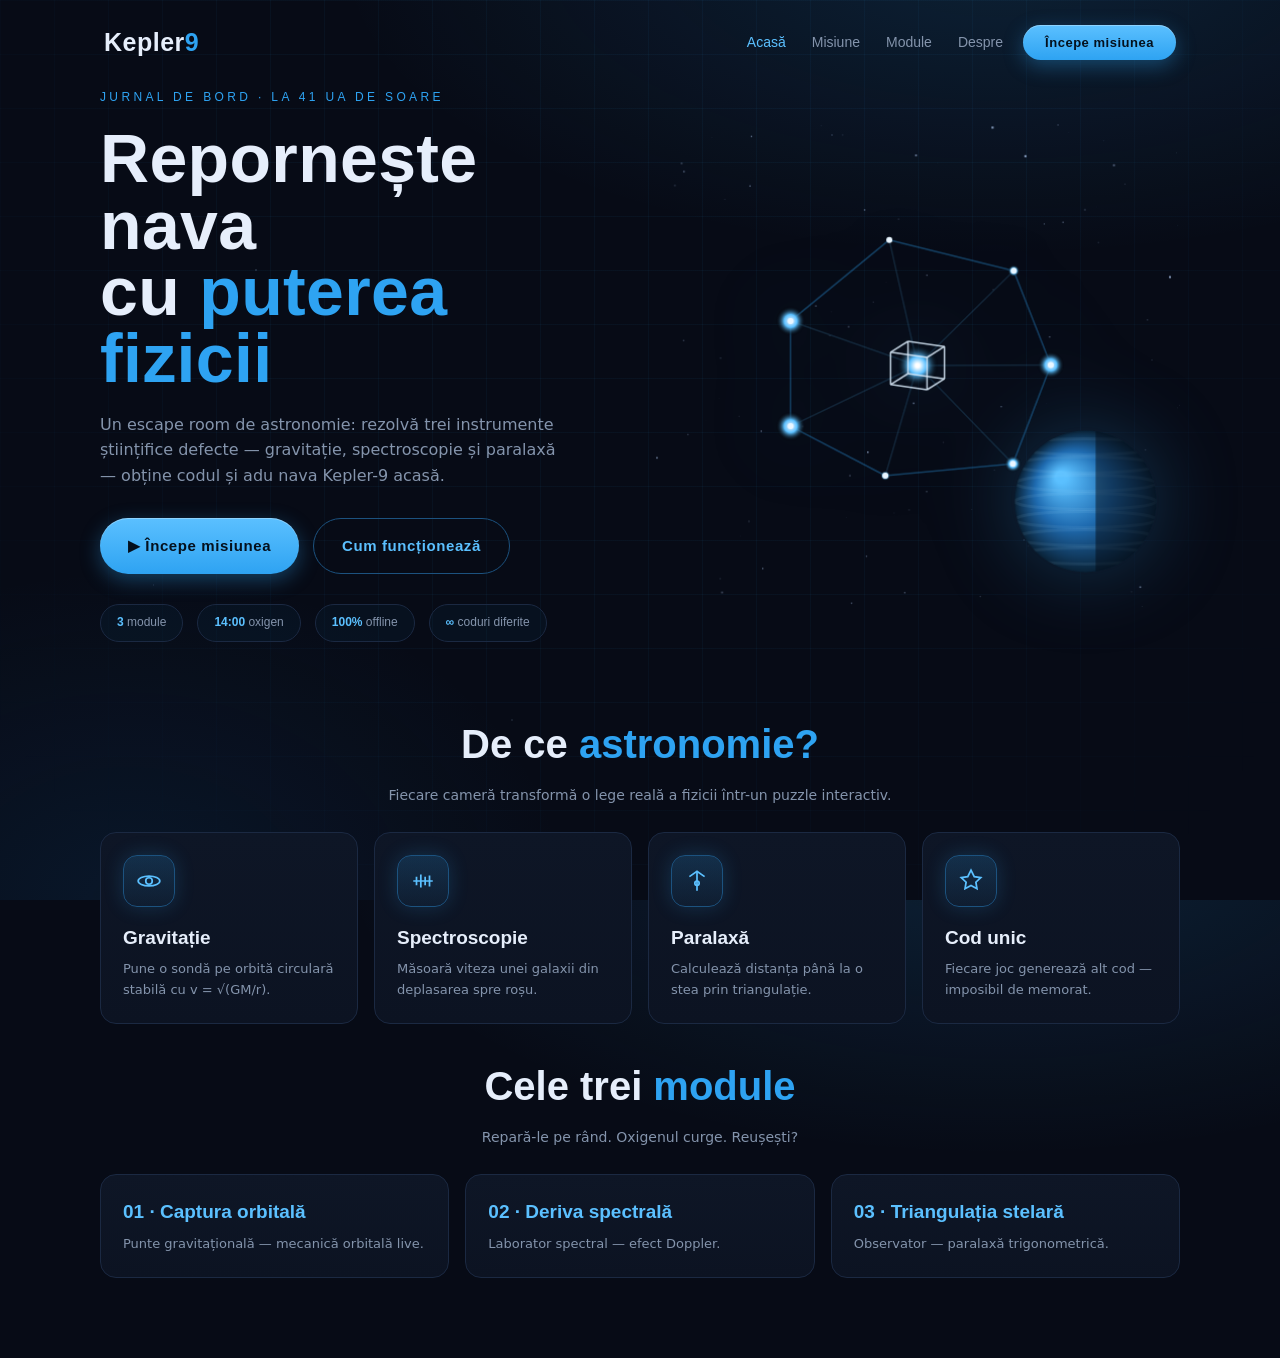
==== index.html @ 593449a1 "adaugare design futurist si mici ajustari tehnice" ====
<!DOCTYPE html>
<html lang="ro">
<head>
<meta charset="UTF-8">
<meta name="viewport" content="width=device-width, initial-scale=1.0">
<title>ARV Kepler-9 — Semnal Pierdut</title>
<link rel="stylesheet" href="style.css">
<style>
  /* ---- HERO în stil landing (ref. JumpBot) ---- */
  .hero{display:grid;grid-template-columns:1fr 1fr;gap:30px;align-items:center;
    min-height:560px;padding:20px 0 40px}
  @media(max-width:820px){.hero{grid-template-columns:1fr;min-height:auto}}
  .hero-copy .eyebrow{color:var(--accent);font-size:12px;letter-spacing:.28em;text-transform:uppercase;
    font-family:'DM Sans',sans-serif;margin-bottom:18px}
  .hero-copy h1{font-family:'Oswald',sans-serif;font-weight:600;font-size:clamp(40px,6.5vw,68px);
    line-height:.98;letter-spacing:.005em;color:var(--ink)}
  .hero-copy h1 span{color:var(--accent)}
  .hero-copy p{color:var(--ink-dim);font-size:16px;max-width:46ch;margin:20px 0 30px}
  .hero-copy .actions{display:flex;gap:14px;flex-wrap:wrap}
  .hero-copy .actions .btn{width:auto;padding:15px 28px;font-size:15px}
  .hero-art{position:relative}
  .hero-art canvas{width:100%;height:auto;display:block;filter:drop-shadow(0 0 40px rgba(46,163,242,.25))}

  .stats-strip{display:flex;gap:14px;margin-top:30px;flex-wrap:wrap}
  .chip{border:1px solid var(--hull);border-radius:999px;padding:8px 16px;font-size:12px;color:var(--ink-dim);
    background:rgba(46,163,242,.04);font-family:'DM Sans',sans-serif}
  .chip b{color:var(--accent-2);font-family:'Oswald',sans-serif}

  /* ---- secțiunea "De ce" cu carduri (ref.) ---- */
  .section-head{text-align:center;margin:30px 0 26px}
  .section-head h2{font-family:'Oswald',sans-serif;font-weight:600;font-size:clamp(28px,4vw,40px);color:var(--ink)}
  .section-head h2 span{color:var(--accent)}
  .section-head p{color:var(--ink-dim);font-size:14px;margin-top:8px}
  .cards{display:grid;grid-template-columns:repeat(4,1fr);gap:16px;margin-bottom:20px}
  @media(max-width:820px){.cards{grid-template-columns:repeat(2,1fr)}}
  @media(max-width:480px){.cards{grid-template-columns:1fr}}
  .card{border:1px solid var(--hull);border-radius:16px;background:linear-gradient(180deg,var(--panel),var(--void-2));
    padding:22px;transition:.25s;position:relative;overflow:hidden}
  .card:hover{border-color:var(--accent-dim);transform:translateY(-4px);box-shadow:0 18px 40px rgba(0,0,0,.4),0 0 30px rgba(46,163,242,.12)}
  .card .ico{width:52px;height:52px;border-radius:14px;background:linear-gradient(180deg,rgba(46,163,242,.18),rgba(46,163,242,.06));
    border:1px solid var(--accent-dim);display:flex;align-items:center;justify-content:center;margin-bottom:16px;
    box-shadow:0 0 20px rgba(46,163,242,.2)}
  .card .ico svg{width:26px;height:26px;stroke:var(--accent-2);fill:none;stroke-width:1.6}
  .card h3{font-family:'Oswald',sans-serif;font-weight:600;font-size:19px;color:var(--ink);margin-bottom:6px}
  .card p{color:var(--ink-dim);font-size:13px}
</style>
</head>
<body>
<div class="wrap">

  <!-- NAVBAR -->
  <nav class="nav">
    <div class="brand">Kepler<span>9</span></div>
    <div class="links">
      <a href="#" class="active">Acasă</a>
      <a href="#de-ce">Misiune</a>
      <a href="#module">Module</a>
      <a href="#">Despre</a>
    </div>
    <button class="btn navcta" id="ctaTop">Începe misiunea</button>
  </nav>

  <!-- HERO -->
  <section class="hero">
    <div class="hero-copy enter">
      <div class="eyebrow">Jurnal de bord · La 41 UA de Soare</div>
      <h1>Repornește nava<br>cu <span>puterea fizicii</span></h1>
      <p>Un escape room de astronomie: rezolvă trei instrumente științifice defecte —
         gravitație, spectroscopie și paralaxă — obține codul și adu nava Kepler-9 acasă.</p>
      <div class="actions">
        <button class="btn" id="startBtn">▶ Începe misiunea</button>
        <a href="#de-ce" class="btn ghost" style="display:inline-flex;align-items:center;text-decoration:none">Cum funcționează</a>
      </div>
      <div class="stats-strip">
        <span class="chip"><b>3</b> module</span>
        <span class="chip"><b>14:00</b> oxigen</span>
        <span class="chip"><b>100%</b> offline</span>
        <span class="chip"><b>∞</b> coduri diferite</span>
      </div>
    </div>
    <div class="hero-art enter">
      <canvas id="heroArt" width="520" height="480"></canvas>
    </div>
  </section>

  <!-- DE CE / CARDURI -->
  <section id="de-ce">
    <div class="section-head">
      <h2>De ce <span>astronomie?</span></h2>
      <p>Fiecare cameră transformă o lege reală a fizicii într-un puzzle interactiv.</p>
    </div>
    <div class="cards">
      <div class="card">
        <div class="ico"><svg viewBox="0 0 24 24"><circle cx="12" cy="12" r="3"/><ellipse cx="12" cy="12" rx="10" ry="4.5"/></svg></div>
        <h3>Gravitație</h3>
        <p>Pune o sondă pe orbită circulară stabilă cu v = √(GM/r).</p>
      </div>
      <div class="card">
        <div class="ico"><svg viewBox="0 0 24 24"><path d="M3 12h18"/><path d="M6 8v8M10 6v12M14 8v8M18 7v10"/></svg></div>
        <h3>Spectroscopie</h3>
        <p>Măsoară viteza unei galaxii din deplasarea spre roșu.</p>
      </div>
      <div class="card">
        <div class="ico"><svg viewBox="0 0 24 24"><path d="M12 3v18"/><path d="M5 8l7-5 7 5"/><circle cx="12" cy="14" r="2"/></svg></div>
        <h3>Paralaxă</h3>
        <p>Calculează distanța până la o stea prin triangulație.</p>
      </div>
      <div class="card">
        <div class="ico"><svg viewBox="0 0 24 24"><path d="M12 2l3 6 6 .9-4.5 4.2 1 6-5.5-3-5.5 3 1-6L3 8.9 9 8z"/></svg></div>
        <h3>Cod unic</h3>
        <p>Fiecare joc generează alt cod — imposibil de memorat.</p>
      </div>
    </div>
  </section>

  <!-- MODULE (preview) -->
  <section id="module">
    <div class="section-head">
      <h2>Cele trei <span>module</span></h2>
      <p>Repară-le pe rând. Oxigenul curge. Reușești?</p>
    </div>
    <div class="cards" style="grid-template-columns:repeat(3,1fr)">
      <div class="card"><h3 style="color:var(--accent-2)">01 · Captura orbitală</h3><p>Punte gravitațională — mecanică orbitală live.</p></div>
      <div class="card"><h3 style="color:var(--accent-2)">02 · Deriva spectrală</h3><p>Laborator spectral — efect Doppler.</p></div>
      <div class="card"><h3 style="color:var(--accent-2)">03 · Triangulația stelară</h3><p>Observator — paralaxă trigonometrică.</p></div>
    </div>
  </section>

</div>

<script src="shared.js"></script>
<script>
/* ============================================================
   HERO ART — o "nod blockchain" / rețea de noduri luminoase pe
   fundal spațial, în spiritul referinței (chain wireframe glow).
   Desenat procedural, offline.
   ============================================================ */
const cv=document.getElementById('heroArt'), g=cv.getContext('2d');
const W=cv.width,H=cv.height;
let t0=performance.now();

// noduri într-o rețea (lanț de blocuri) + orbită
const nodes=[];
for(let i=0;i<7;i++){
  const a=i/7*Math.PI*2;
  nodes.push({bx:W/2+Math.cos(a)*140, by:H/2+Math.sin(a)*120, ph:Math.random()*6.28});
}
const stars=[];
for(let i=0;i<90;i++) stars.push({x:Math.random(),y:Math.random(),z:Math.random(),tw:Math.random()*6.28});

function draw(now){
  const t=(now-t0)/1000;
  g.clearRect(0,0,W,H);

  // stele
  stars.forEach(s=>{
    const sx=s.x*W, sy=s.y*H, tw=.4+.6*Math.sin(t*1.5+s.tw);
    g.globalAlpha=(.25+.6*s.z)*tw; g.fillStyle='#bcd6ff';
    g.fillRect(sx,sy,s.z*1.8+.4,s.z*1.8+.4);
  });
  g.globalAlpha=1;

  // planetă rece (dreapta jos), stil referință
  const px=W*0.82,py=H*0.78,pr=70;
  const pg=g.createRadialGradient(px-24,py-24,6,px,py,pr);
  pg.addColorStop(0,'#5bc0ff');pg.addColorStop(.5,'#1f6bb0');pg.addColorStop(1,'#0a2338');
  g.fillStyle=pg;g.beginPath();g.arc(px,py,pr,0,7);g.fill();
  g.save();g.beginPath();g.arc(px,py,pr,0,7);g.clip();
  for(let i=-3;i<=3;i++){g.strokeStyle='rgba(180,220,255,.08)';g.lineWidth=3;g.beginPath();g.ellipse(px,py+i*18,pr,8,0,0,7);g.stroke();}
  g.fillStyle='rgba(5,10,20,.5)';g.fillRect(px+10,py-pr,pr*2,pr*2);g.restore();

  // rețea de noduri (blockchain glow) — pulsantă
  const cx=W/2, cy=H/2;
  // muchii
  for(let i=0;i<nodes.length;i++){
    const n=nodes[i], m=nodes[(i+1)%nodes.length];
    const nx=n.bx+Math.cos(t+n.ph)*8, ny=n.by+Math.sin(t+n.ph)*8;
    const mx=m.bx+Math.cos(t+m.ph)*8, my=m.by+Math.sin(t+m.ph)*8;
    g.strokeStyle='rgba(46,163,242,.35)';g.lineWidth=1.5;
    g.beginPath();g.moveTo(nx,ny);g.lineTo(mx,my);g.stroke();
    // spre centru
    g.strokeStyle='rgba(91,192,255,.15)';g.beginPath();g.moveTo(nx,ny);g.lineTo(cx,cy);g.stroke();
  }
  // nodurile
  nodes.forEach(n=>{
    const nx=n.bx+Math.cos(t+n.ph)*8, ny=n.by+Math.sin(t+n.ph)*8;
    const pulse=.6+.4*Math.sin(t*3+n.ph);
    const ng=g.createRadialGradient(nx,ny,1,nx,ny,16*pulse);
    ng.addColorStop(0,'#dff0ff');ng.addColorStop(.4,'#5bc0ff');ng.addColorStop(1,'transparent');
    g.fillStyle=ng;g.beginPath();g.arc(nx,ny,16*pulse,0,7);g.fill();
    g.fillStyle='#eaf6ff';g.beginPath();g.arc(nx,ny,3,0,7);g.fill();
  });
  // nod central mare
  const cp=.7+.3*Math.sin(t*2);
  const cg2=g.createRadialGradient(cx,cy,2,cx,cy,40*cp);
  cg2.addColorStop(0,'#fff');cg2.addColorStop(.35,'#5bc0ff');cg2.addColorStop(1,'transparent');
  g.fillStyle=cg2;g.beginPath();g.arc(cx,cy,40*cp,0,7);g.fill();
  // cub izometric în centru (simbol "bloc")
  drawCube(g,cx,cy,20,t);

  requestAnimationFrame(draw);
}
function drawCube(c,x,y,s,t){
  const a=t*0.4;
  const pts=[[-1,-1,-1],[1,-1,-1],[1,1,-1],[-1,1,-1],[-1,-1,1],[1,-1,1],[1,1,1],[-1,1,1]];
  const proj=pts.map(p=>{
    const X=p[0]*Math.cos(a)-p[2]*Math.sin(a);
    const Z=p[0]*Math.sin(a)+p[2]*Math.cos(a);
    return [x+X*s, y+p[1]*s*0.8 - Z*s*0.3];
  });
  const edges=[[0,1],[1,2],[2,3],[3,0],[4,5],[5,6],[6,7],[7,4],[0,4],[1,5],[2,6],[3,7]];
  c.strokeStyle='rgba(223,240,255,.85)';c.lineWidth=1.5;
  edges.forEach(e=>{c.beginPath();c.moveTo(proj[e[0]][0],proj[e[0]][1]);c.lineTo(proj[e[1]][0],proj[e[1]][1]);c.stroke();});
}
requestAnimationFrame(draw);

/* start */
function launch(){
  const seed=(Date.now()^Math.floor(Math.random()*1e9))>>>0;
  playTransition('airlock','Deschidere sas','Modul 01 · Punte gravitațională',
    'modul01.html?seed='+seed+'&t='+(14*60));
}
document.getElementById('startBtn').onclick=launch;
document.getElementById('ctaTop').onclick=launch;
</script>
</body>
</html>
---- style.css ----
/* ============================================================
   ARV KEPLER-9 — stil comun
   Estetică: blockchain / tech landing (ref. JumpBot).
   ============================================================ */
:root{
  --void:#070b16;
  --void-2:#0c1322;
  --panel:#0e1626;
  --panel-2:#111c30;
  --hull:#1b2942;
  --hull-lit:#2a3f63;
  --accent:#2ea3f2;
  --accent-2:#5bc0ff;
  --accent-deep:#1a6cb5;
  --accent-dim:#1c527f;
  --ok:#4ade80;
  --err:#ff6b6b;
  --ink:#e6eefb;
  --ink-dim:#8494ac;
  --grid:rgba(46,163,242,.05);
}
*{box-sizing:border-box;margin:0;padding:0}
html,body{height:100%}
body{
  background:
    radial-gradient(1100px 500px at 78% -5%, rgba(46,163,242,.14), transparent 60%),
    radial-gradient(800px 600px at 10% 100%, rgba(26,108,181,.12), transparent 55%),
    var(--void);
  color:var(--ink);
  font-family:'DM Sans','Inter',system-ui,-apple-system,'Segoe UI',sans-serif;
  line-height:1.6;
  overflow-x:hidden;
  -webkit-font-smoothing:antialiased;
}
body::before{
  content:"";position:fixed;inset:0;pointer-events:none;z-index:0;
  background-image:
    radial-gradient(1px 1px at 20% 30%, rgba(180,210,255,.5), transparent),
    radial-gradient(1px 1px at 65% 15%, rgba(180,210,255,.4), transparent),
    radial-gradient(1px 1px at 80% 60%, rgba(180,210,255,.35), transparent),
    radial-gradient(1px 1px at 40% 80%, rgba(180,210,255,.4), transparent),
    radial-gradient(1px 1px at 90% 40%, rgba(180,210,255,.3), transparent),
    radial-gradient(1px 1px at 12% 65%, rgba(180,210,255,.35), transparent),
    linear-gradient(var(--grid) 1px,transparent 1px),
    linear-gradient(90deg,var(--grid) 1px,transparent 1px);
  background-size:auto,auto,auto,auto,auto,auto,54px 54px,54px 54px;
  mask-image:radial-gradient(ellipse at 50% 20%,#000 45%,transparent 90%);
}
@media (prefers-reduced-motion:reduce){*{animation-duration:.001s!important;transition-duration:.001s!important}}

.wrap{position:relative;z-index:1;max-width:1120px;margin:0 auto;padding:0 20px 60px}

h1,h2,.logo b,.brand,.btn,.mcard .h,.digit,#finalCode,.frag,.node .nm,.stat .v,.dial label b,.metric .v,.txtin{
  font-family:'Oswald','Archivo Narrow','Arial Narrow',sans-serif;
}

/* ---------- NAVBAR ---------- */
.nav{display:flex;align-items:center;gap:20px;padding:22px 4px 6px}
.brand{font-size:25px;font-weight:600;letter-spacing:.02em;color:var(--ink)}
.brand span{color:var(--accent)}
.nav .links{margin-left:auto;display:flex;gap:26px;align-items:center}
.nav .links a{color:var(--ink-dim);text-decoration:none;font-size:14px;font-family:'DM Sans',sans-serif;transition:.2s}
.nav .links a:hover,.nav .links a.active{color:var(--accent-2)}
.nav .navcta{width:auto;padding:10px 22px;font-size:13px}
@media(max-width:720px){.nav .links{display:none}}

/* ---------- STATUS BAR ---------- */
header{
  display:flex;align-items:center;gap:14px;flex-wrap:wrap;
  border:1px solid var(--hull);border-radius:14px;
  background:linear-gradient(180deg,var(--void-2),var(--panel));
  padding:14px 18px;margin:14px 0 20px;
  box-shadow:inset 0 1px 0 rgba(255,255,255,.03),0 10px 34px rgba(0,0,0,.4);
}
.logo{display:flex;flex-direction:column;line-height:1.1}
.logo b{font-weight:600;letter-spacing:.02em;font-size:20px;color:var(--ink)}
.logo b i{color:var(--accent);font-style:normal}
.logo span{font-size:10px;letter-spacing:.28em;color:var(--ink-dim);text-transform:uppercase;font-family:'DM Sans',sans-serif}
.status{margin-left:auto;display:flex;gap:20px;align-items:center;flex-wrap:wrap}
.stat{display:flex;flex-direction:column;align-items:flex-end}
.stat .k{font-size:9px;letter-spacing:.2em;color:var(--ink-dim);text-transform:uppercase;font-family:'DM Sans',sans-serif}
.stat .v{font-size:16px;color:var(--accent-2);letter-spacing:.03em}
.stat .v.crit{color:var(--err)}

/* ---------- RAIL ---------- */
.rail{display:flex;gap:12px;margin:0 0 26px}
.node{flex:1;border:1px solid var(--hull);border-radius:12px;padding:14px 16px;background:linear-gradient(180deg,var(--panel),var(--void-2));position:relative;overflow:hidden;transition:.4s}
.node .idx{font-size:10px;letter-spacing:.2em;color:var(--ink-dim);font-family:'DM Sans',sans-serif}
.node .nm{font-size:15px;letter-spacing:.02em;margin-top:2px;color:var(--ink-dim)}
.node.active{border-color:var(--accent);box-shadow:0 0 0 1px var(--accent),0 0 30px rgba(46,163,242,.2)}
.node.active .nm{color:var(--accent-2)}
.node.done{border-color:var(--ok)}
.node.done .nm{color:var(--ok)}
.node.done::after{content:"\2713";position:absolute;top:9px;right:12px;color:var(--ok)}
.node.locked{opacity:.42}

/* ---------- ROOM ---------- */
.room{border:1px solid var(--hull);border-radius:18px;background:linear-gradient(180deg,var(--void-2),var(--panel));padding:26px;margin-bottom:22px;box-shadow:0 24px 60px rgba(0,0,0,.45)}
.room h2{font-weight:600;font-size:28px;letter-spacing:.01em;color:var(--ink);margin-bottom:4px}
.room h2 em{color:var(--accent);font-style:normal}
.room .rlead{color:var(--ink-dim);font-size:12px;letter-spacing:.14em;text-transform:uppercase;margin-bottom:18px;font-family:'DM Sans',sans-serif}
.room .story{color:var(--ink);font-size:14px;margin-bottom:20px;max-width:70ch;border-left:2px solid var(--accent-dim);padding-left:14px}
.room .story b{color:var(--accent-2)}

.grid2{display:grid;grid-template-columns:1fr 330px;gap:22px;align-items:start}
@media(max-width:720px){.grid2{grid-template-columns:1fr}}

.stage{border:1px solid var(--hull);border-radius:14px;background:#050912;position:relative;overflow:hidden;box-shadow:inset 0 0 40px rgba(46,163,242,.06)}
canvas{display:block;width:100%;height:auto}

.readout{background:linear-gradient(180deg,#0a1220,#070d18);border:1px solid var(--hull);border-radius:14px;padding:16px 18px}
.readout h3{font-size:10px;letter-spacing:.22em;text-transform:uppercase;color:var(--accent);margin-bottom:14px;font-family:'DM Sans',sans-serif;font-weight:700}

.dial{margin-bottom:18px}
.dial label{display:flex;justify-content:space-between;font-size:12px;color:var(--ink-dim);letter-spacing:.04em;margin-bottom:8px}
.dial label b{color:var(--accent-2);font-size:14px}
input[type=range]{-webkit-appearance:none;width:100%;height:5px;border-radius:4px;background:linear-gradient(90deg,var(--accent-dim),var(--accent-2));outline:none}
input[type=range]::-webkit-slider-thumb{-webkit-appearance:none;width:20px;height:20px;border-radius:50%;background:var(--accent);border:3px solid #050912;cursor:pointer;box-shadow:0 0 14px rgba(46,163,242,.8)}
input[type=range]::-moz-range-thumb{width:20px;height:20px;border-radius:50%;background:var(--accent);border:3px solid #050912;cursor:pointer;box-shadow:0 0 14px rgba(46,163,242,.8)}

.metrics{display:grid;grid-template-columns:1fr 1fr;gap:10px;margin:10px 0 16px}
.metric{border:1px solid var(--hull);border-radius:10px;padding:10px 12px;background:rgba(46,163,242,.03)}
.metric .k{font-size:9px;letter-spacing:.14em;color:var(--ink-dim);text-transform:uppercase;font-family:'DM Sans',sans-serif}
.metric .v{font-size:17px;color:var(--accent-2)}
.metric .v.good{color:var(--ok)}

.txtin{width:100%;background:#050912;border:1px solid var(--hull);border-radius:10px;color:var(--accent-2);font-size:22px;letter-spacing:.08em;padding:12px;text-align:center;margin-bottom:12px}
.txtin:focus{outline:none;border-color:var(--accent);box-shadow:0 0 0 3px rgba(46,163,242,.18)}

.btn{font-family:'Oswald',sans-serif;letter-spacing:.04em;font-size:14px;background:linear-gradient(180deg,var(--accent-2),var(--accent));color:#04101d;border:none;border-radius:999px;padding:13px 22px;cursor:pointer;width:100%;font-weight:600;transition:.2s;box-shadow:0 6px 20px rgba(46,163,242,.35),inset 0 1px 0 rgba(255,255,255,.3)}
.btn:hover{filter:brightness(1.08);box-shadow:0 8px 30px rgba(46,163,242,.55),inset 0 1px 0 rgba(255,255,255,.3);transform:translateY(-1px)}
.btn:active{transform:translateY(0)}
.btn.ghost{background:transparent;color:var(--accent-2);border:1px solid var(--accent-dim);box-shadow:none}
.btn.ghost:hover{background:rgba(46,163,242,.08);border-color:var(--accent);box-shadow:0 0 20px rgba(46,163,242,.2)}
.btn:disabled{opacity:.4;cursor:not-allowed;transform:none;filter:none}

.feedback{margin-top:14px;font-size:13px;min-height:20px;letter-spacing:.01em}
.feedback.ok{color:var(--ok)}
.feedback.err{color:var(--err)}

.codeout{margin-top:16px;border:1px dashed var(--accent-dim);border-radius:12px;padding:14px;text-align:center;display:none;background:rgba(46,163,242,.04)}
.codeout.show{display:block;animation:rise .4s}
.codeout .lab{font-size:10px;letter-spacing:.22em;color:var(--ink-dim);text-transform:uppercase;font-family:'DM Sans',sans-serif}
.codeout .frag{font-size:34px;letter-spacing:.3em;color:var(--accent-2);text-shadow:0 0 24px rgba(46,163,242,.6)}

details{margin-top:16px;border:1px solid var(--hull);border-radius:12px;background:var(--panel)}
summary{cursor:pointer;padding:11px 16px;font-size:11px;letter-spacing:.12em;text-transform:uppercase;color:var(--accent);list-style:none;font-family:'DM Sans',sans-serif;font-weight:700}
summary::-webkit-details-marker{display:none}
summary::before{content:"\25b8  ";color:var(--accent-dim)}
details[open] summary::before{content:"\25be  "}
details .body{padding:0 16px 16px;font-size:13px;color:var(--ink-dim)}
details .body code{color:var(--accent-2);background:rgba(46,163,242,.1);padding:1px 6px;border-radius:5px}
.kbd{color:var(--ink);background:var(--hull);padding:2px 8px;border-radius:6px;font-size:12px}

@keyframes rise{from{opacity:0;transform:translateY(14px)}}

/* ---------- TRANZIȚIE ---------- */
#transition{position:fixed;inset:0;z-index:10000;pointer-events:none;display:flex;align-items:center;justify-content:center;opacity:0}
#transition.run{pointer-events:all;animation:transFade 1.9s ease forwards}
@keyframes transFade{0%{opacity:0}12%{opacity:1}78%{opacity:1}100%{opacity:0}}
#transition canvas{width:100%;height:100%;position:absolute;inset:0}
#transition .tlabel{position:relative;z-index:2;text-align:center;font-family:'Oswald',sans-serif;letter-spacing:.2em;text-transform:uppercase}
#transition .tlabel .big{font-size:28px;color:var(--accent-2);text-shadow:0 0 28px rgba(46,163,242,.7)}
#transition .tlabel .small{font-size:11px;color:var(--ink-dim);margin-top:10px;letter-spacing:.3em}

.enter{animation:enterRoom .8s ease both}
@keyframes enterRoom{from{opacity:0;transform:translateY(20px) scale(.99)}to{opacity:1;transform:none}}

.hidden{display:none!important}
.center{text-align:center}
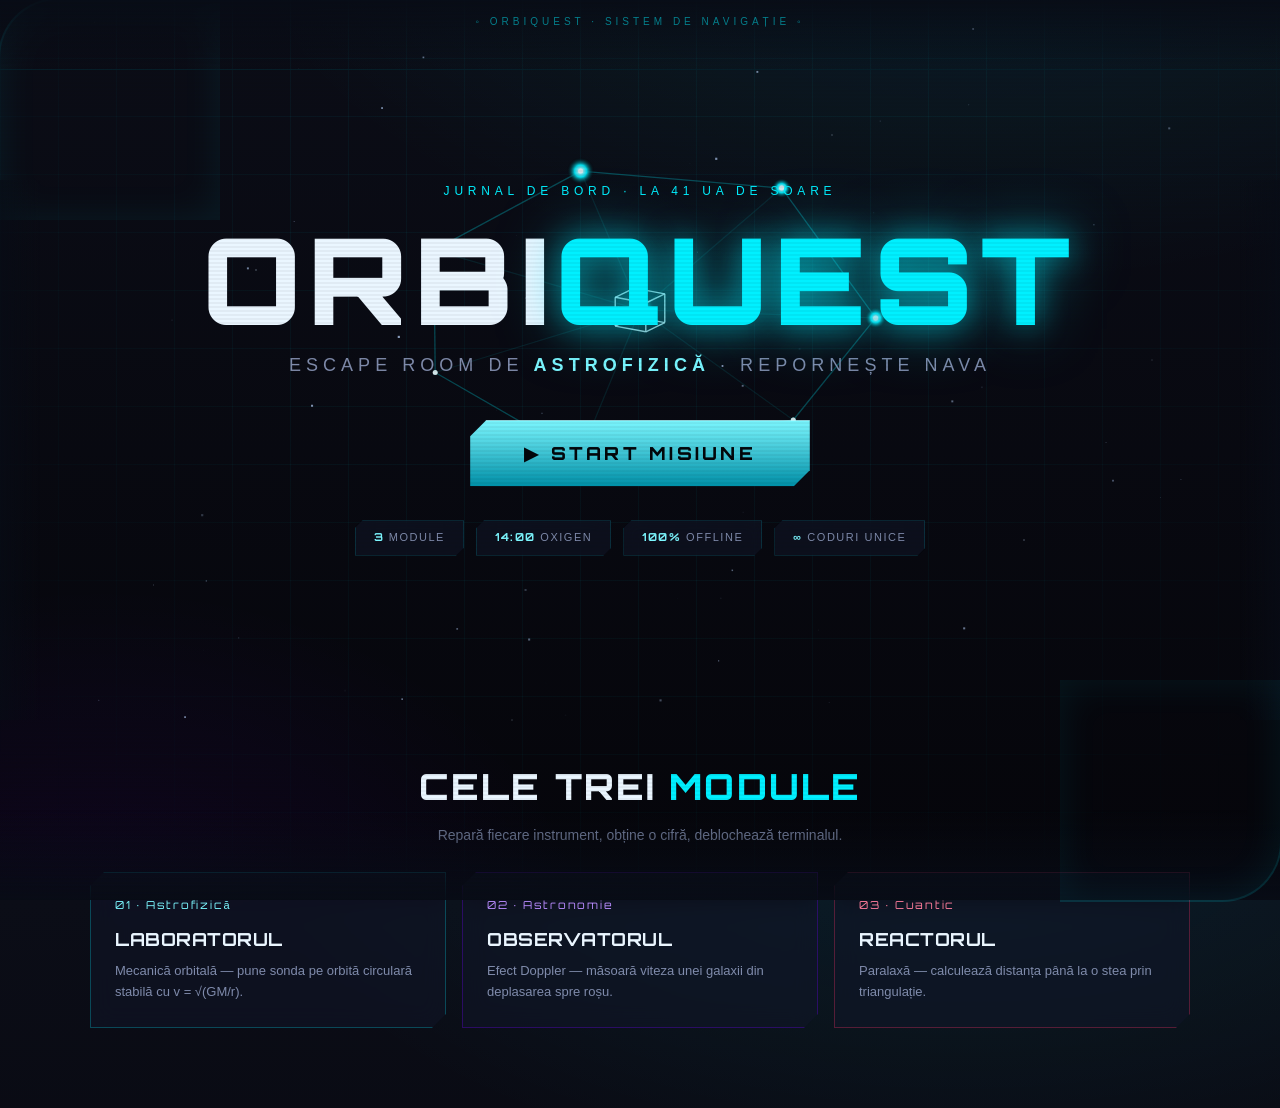
==== commit 9484d833: "modificare layout si idei noi" ====
--- a/index.html
+++ b/index.html
@@ -3,225 +3,158 @@
 <head>
 <meta charset="UTF-8">
 <meta name="viewport" content="width=device-width, initial-scale=1.0">
-<title>ARV Kepler-9 — Semnal Pierdut</title>
+<title>OrbiQuest — Escape Room Astronomic</title>
 <link rel="stylesheet" href="style.css">
 <style>
-  /* ---- HERO în stil landing (ref. JumpBot) ---- */
-  .hero{display:grid;grid-template-columns:1fr 1fr;gap:30px;align-items:center;
-    min-height:560px;padding:20px 0 40px}
-  @media(max-width:820px){.hero{grid-template-columns:1fr;min-height:auto}}
-  .hero-copy .eyebrow{color:var(--accent);font-size:12px;letter-spacing:.28em;text-transform:uppercase;
-    font-family:'DM Sans',sans-serif;margin-bottom:18px}
-  .hero-copy h1{font-family:'Oswald',sans-serif;font-weight:600;font-size:clamp(40px,6.5vw,68px);
-    line-height:.98;letter-spacing:.005em;color:var(--ink)}
-  .hero-copy h1 span{color:var(--accent)}
-  .hero-copy p{color:var(--ink-dim);font-size:16px;max-width:46ch;margin:20px 0 30px}
-  .hero-copy .actions{display:flex;gap:14px;flex-wrap:wrap}
-  .hero-copy .actions .btn{width:auto;padding:15px 28px;font-size:15px}
-  .hero-art{position:relative}
-  .hero-art canvas{width:100%;height:auto;display:block;filter:drop-shadow(0 0 40px rgba(46,163,242,.25))}
+  /* COCKPIT OVERLAY: cadru de parbriz al navei peste tot ecranul */
+  .cockpit{position:fixed;inset:0;z-index:50;pointer-events:none}
+  /* montanții parbrizului (bare curbe în colțuri) */
+  .cockpit::before,.cockpit::after{content:"";position:absolute;width:220px;height:220px;
+    border:2px solid rgba(0,240,255,.14)}
+  .cockpit::before{top:-2px;left:-2px;border-right:none;border-bottom:none;
+    border-top-left-radius:60px;box-shadow:0 0 40px rgba(0,240,255,.08) inset}
+  .cockpit::after{bottom:-2px;right:-2px;border-left:none;border-top:none;
+    border-bottom-right-radius:60px;box-shadow:0 0 40px rgba(0,240,255,.08) inset}
+  .cockpit .barTop{position:absolute;top:0;left:0;right:0;height:70px;
+    background:linear-gradient(180deg,rgba(8,12,22,.92),transparent);border-bottom:1px solid rgba(0,240,255,.08)}
+  .cockpit .barBot{position:absolute;bottom:0;left:0;right:0;height:90px;
+    background:linear-gradient(0deg,rgba(8,12,22,.95),transparent)}
+  .cockpit .hudL,.cockpit .hudR{position:absolute;top:50%;transform:translateY(-50%);width:40px;height:60%;
+    background:linear-gradient(90deg,rgba(8,12,22,.7),transparent)}
+  .cockpit .hudL{left:0}.cockpit .hudR{right:0;background:linear-gradient(270deg,rgba(8,12,22,.7),transparent)}
+  .cockpit .tick{position:absolute;left:50%;transform:translateX(-50%);top:14px;
+    font-family:'Rajdhani',sans-serif;font-size:10px;letter-spacing:.4em;color:rgba(0,240,255,.5);text-transform:uppercase}
 
-  .stats-strip{display:flex;gap:14px;margin-top:30px;flex-wrap:wrap}
-  .chip{border:1px solid var(--hull);border-radius:999px;padding:8px 16px;font-size:12px;color:var(--ink-dim);
-    background:rgba(46,163,242,.04);font-family:'DM Sans',sans-serif}
-  .chip b{color:var(--accent-2);font-family:'Oswald',sans-serif}
+  .hero{min-height:82vh;display:flex;flex-direction:column;align-items:center;justify-content:center;text-align:center;position:relative;z-index:2}
+  .hero canvas{position:absolute;inset:0;width:100%;height:100%;z-index:-1;opacity:.9}
+  .logo-big{font-family:'Orbitron',sans-serif;font-weight:900;font-size:clamp(48px,11vw,120px);
+    letter-spacing:.06em;line-height:.9;color:var(--ink);text-transform:uppercase;position:relative}
+  .logo-big span{color:var(--accent);text-shadow:0 0 30px var(--accent-glow),0 0 60px var(--accent-glow)}
+  .logo-big{animation:logoGlow 4s ease-in-out infinite}
+  @keyframes logoGlow{50%{text-shadow:0 0 12px rgba(255,255,255,.2)}}
+  .tagline{font-family:'Rajdhani',sans-serif;color:var(--ink-dim);font-size:clamp(14px,2vw,18px);
+    letter-spacing:.28em;text-transform:uppercase;margin-top:18px}
+  .tagline b{color:var(--accent-2)}
+  .eyebrow{color:var(--accent);font-size:12px;letter-spacing:.4em;text-transform:uppercase;margin-bottom:24px;font-family:'Rajdhani',sans-serif}
 
-  /* ---- secțiunea "De ce" cu carduri (ref.) ---- */
-  .section-head{text-align:center;margin:30px 0 26px}
-  .section-head h2{font-family:'Oswald',sans-serif;font-weight:600;font-size:clamp(28px,4vw,40px);color:var(--ink)}
+  .start-wrap{margin-top:40px;position:relative}
+  .btn-start{pointer-events:all;font-family:'Orbitron',sans-serif;font-weight:800;font-size:18px;letter-spacing:.18em;
+    text-transform:uppercase;color:#02060a;background:linear-gradient(180deg,var(--accent-2),var(--accent-deep));
+    border:none;padding:22px 54px;cursor:pointer;position:relative;
+    clip-path:polygon(16px 0,100% 0,100% calc(100% - 16px),calc(100% - 16px) 100%,0 100%,0 16px);
+    box-shadow:0 0 40px var(--accent-glow),inset 0 1px 0 rgba(255,255,255,.4);
+    animation:pulseBtn 2.2s ease-in-out infinite}
+  @keyframes pulseBtn{0%,100%{box-shadow:0 0 30px var(--accent-glow),inset 0 1px 0 rgba(255,255,255,.4)}
+    50%{box-shadow:0 0 70px var(--accent-glow),0 0 110px var(--accent-soft),inset 0 1px 0 rgba(255,255,255,.5)}}
+  .btn-start:hover{filter:brightness(1.15);transform:scale(1.03)}
+  .btn-start:active{transform:scale(.99)}
+
+  .chips{display:flex;gap:12px;margin-top:34px;flex-wrap:wrap;justify-content:center;position:relative;z-index:2}
+  .chip{border:1px solid var(--hull);padding:8px 18px;font-size:11px;color:var(--ink-dim);letter-spacing:.14em;text-transform:uppercase;
+    font-family:'Rajdhani',sans-serif;background:var(--panel);backdrop-filter:blur(8px);
+    clip-path:polygon(8px 0,100% 0,100% calc(100% - 8px),calc(100% - 8px) 100%,0 100%,0 8px)}
+  .chip b{color:var(--accent-2);font-family:'Orbitron',sans-serif}
+
+  /* carduri module */
+  .section-head{text-align:center;margin:20px 0 26px}
+  .section-head h2{font-family:'Orbitron',sans-serif;font-weight:800;font-size:clamp(24px,4vw,36px);color:var(--ink);text-transform:uppercase;letter-spacing:.06em}
   .section-head h2 span{color:var(--accent)}
-  .section-head p{color:var(--ink-dim);font-size:14px;margin-top:8px}
-  .cards{display:grid;grid-template-columns:repeat(4,1fr);gap:16px;margin-bottom:20px}
-  @media(max-width:820px){.cards{grid-template-columns:repeat(2,1fr)}}
-  @media(max-width:480px){.cards{grid-template-columns:1fr}}
-  .card{border:1px solid var(--hull);border-radius:16px;background:linear-gradient(180deg,var(--panel),var(--void-2));
-    padding:22px;transition:.25s;position:relative;overflow:hidden}
-  .card:hover{border-color:var(--accent-dim);transform:translateY(-4px);box-shadow:0 18px 40px rgba(0,0,0,.4),0 0 30px rgba(46,163,242,.12)}
-  .card .ico{width:52px;height:52px;border-radius:14px;background:linear-gradient(180deg,rgba(46,163,242,.18),rgba(46,163,242,.06));
-    border:1px solid var(--accent-dim);display:flex;align-items:center;justify-content:center;margin-bottom:16px;
-    box-shadow:0 0 20px rgba(46,163,242,.2)}
-  .card .ico svg{width:26px;height:26px;stroke:var(--accent-2);fill:none;stroke-width:1.6}
-  .card h3{font-family:'Oswald',sans-serif;font-weight:600;font-size:19px;color:var(--ink);margin-bottom:6px}
-  .card p{color:var(--ink-dim);font-size:13px}
+  .section-head p{color:var(--ink-dim);font-size:14px;margin-top:8px;font-family:'Rajdhani',sans-serif}
+  .cards{display:grid;grid-template-columns:repeat(3,1fr);gap:16px;margin-bottom:20px}
+  @media(max-width:820px){.cards{grid-template-columns:1fr}}
+  .card{border:1px solid var(--hull);background:var(--panel);backdrop-filter:blur(12px);padding:24px;transition:.25s;position:relative;
+    clip-path:polygon(14px 0,100% 0,100% calc(100% - 14px),calc(100% - 14px) 100%,0 100%,0 14px)}
+  .card:hover{transform:translateY(-4px);box-shadow:0 18px 40px rgba(0,0,0,.4),0 0 30px var(--accent-soft)}
+  .card .tag{font-family:'Orbitron',sans-serif;font-size:11px;letter-spacing:.16em;color:var(--accent-2);margin-bottom:10px}
+  .card h3{font-family:'Orbitron',sans-serif;font-weight:700;font-size:18px;color:var(--ink);margin-bottom:8px;text-transform:uppercase;letter-spacing:.03em}
+  .card p{color:var(--ink-dim);font-size:13px;font-family:'Rajdhani',sans-serif}
+  .card.c1{border-color:rgba(0,240,255,.25)} .card.c1 .tag{color:#7cf7ff}
+  .card.c2{border-color:rgba(112,0,255,.3)} .card.c2 .tag{color:#b98cff}
+  .card.c3{border-color:rgba(255,51,102,.3)} .card.c3 .tag{color:#ff7d9c}
 </style>
 </head>
 <body>
+
+<!-- COCKPIT OVERLAY (parbriz navă) -->
+<div class="cockpit">
+  <div class="barTop"></div>
+  <div class="tick">◦ OrbiQuest · sistem de navigație ◦</div>
+  <div class="hudL"></div><div class="hudR"></div>
+  <div class="barBot"></div>
+</div>
+
 <div class="wrap">
-
-  <!-- NAVBAR -->
-  <nav class="nav">
-    <div class="brand">Kepler<span>9</span></div>
-    <div class="links">
-      <a href="#" class="active">Acasă</a>
-      <a href="#de-ce">Misiune</a>
-      <a href="#module">Module</a>
-      <a href="#">Despre</a>
+  <section class="hero">
+    <canvas id="heroArt"></canvas>
+    <div class="eyebrow">Jurnal de bord · La 41 UA de Soare</div>
+    <div class="logo-big">Orbi<span>Quest</span></div>
+    <div class="tagline">Escape room de <b>astrofizică</b> · repornește nava</div>
+    <div class="start-wrap">
+      <button class="btn-start" id="startBtn">▶ Start Misiune</button>
     </div>
-    <button class="btn navcta" id="ctaTop">Începe misiunea</button>
-  </nav>
-
-  <!-- HERO -->
-  <section class="hero">
-    <div class="hero-copy enter">
-      <div class="eyebrow">Jurnal de bord · La 41 UA de Soare</div>
-      <h1>Repornește nava<br>cu <span>puterea fizicii</span></h1>
-      <p>Un escape room de astronomie: rezolvă trei instrumente științifice defecte —
-         gravitație, spectroscopie și paralaxă — obține codul și adu nava Kepler-9 acasă.</p>
-      <div class="actions">
-        <button class="btn" id="startBtn">▶ Începe misiunea</button>
-        <a href="#de-ce" class="btn ghost" style="display:inline-flex;align-items:center;text-decoration:none">Cum funcționează</a>
-      </div>
-      <div class="stats-strip">
-        <span class="chip"><b>3</b> module</span>
-        <span class="chip"><b>14:00</b> oxigen</span>
-        <span class="chip"><b>100%</b> offline</span>
-        <span class="chip"><b>∞</b> coduri diferite</span>
-      </div>
-    </div>
-    <div class="hero-art enter">
-      <canvas id="heroArt" width="520" height="480"></canvas>
+    <div class="chips">
+      <span class="chip"><b>3</b> module</span>
+      <span class="chip"><b>14:00</b> oxigen</span>
+      <span class="chip"><b>100%</b> offline</span>
+      <span class="chip"><b>∞</b> coduri unice</span>
     </div>
   </section>
 
-  <!-- DE CE / CARDURI -->
-  <section id="de-ce">
-    <div class="section-head">
-      <h2>De ce <span>astronomie?</span></h2>
-      <p>Fiecare cameră transformă o lege reală a fizicii într-un puzzle interactiv.</p>
-    </div>
-    <div class="cards">
-      <div class="card">
-        <div class="ico"><svg viewBox="0 0 24 24"><circle cx="12" cy="12" r="3"/><ellipse cx="12" cy="12" rx="10" ry="4.5"/></svg></div>
-        <h3>Gravitație</h3>
-        <p>Pune o sondă pe orbită circulară stabilă cu v = √(GM/r).</p>
-      </div>
-      <div class="card">
-        <div class="ico"><svg viewBox="0 0 24 24"><path d="M3 12h18"/><path d="M6 8v8M10 6v12M14 8v8M18 7v10"/></svg></div>
-        <h3>Spectroscopie</h3>
-        <p>Măsoară viteza unei galaxii din deplasarea spre roșu.</p>
-      </div>
-      <div class="card">
-        <div class="ico"><svg viewBox="0 0 24 24"><path d="M12 3v18"/><path d="M5 8l7-5 7 5"/><circle cx="12" cy="14" r="2"/></svg></div>
-        <h3>Paralaxă</h3>
-        <p>Calculează distanța până la o stea prin triangulație.</p>
-      </div>
-      <div class="card">
-        <div class="ico"><svg viewBox="0 0 24 24"><path d="M12 2l3 6 6 .9-4.5 4.2 1 6-5.5-3-5.5 3 1-6L3 8.9 9 8z"/></svg></div>
-        <h3>Cod unic</h3>
-        <p>Fiecare joc generează alt cod — imposibil de memorat.</p>
-      </div>
-    </div>
-  </section>
-
-  <!-- MODULE (preview) -->
   <section id="module">
     <div class="section-head">
       <h2>Cele trei <span>module</span></h2>
-      <p>Repară-le pe rând. Oxigenul curge. Reușești?</p>
+      <p>Repară fiecare instrument, obține o cifră, deblochează terminalul.</p>
     </div>
-    <div class="cards" style="grid-template-columns:repeat(3,1fr)">
-      <div class="card"><h3 style="color:var(--accent-2)">01 · Captura orbitală</h3><p>Punte gravitațională — mecanică orbitală live.</p></div>
-      <div class="card"><h3 style="color:var(--accent-2)">02 · Deriva spectrală</h3><p>Laborator spectral — efect Doppler.</p></div>
-      <div class="card"><h3 style="color:var(--accent-2)">03 · Triangulația stelară</h3><p>Observator — paralaxă trigonometrică.</p></div>
+    <div class="cards">
+      <div class="card c1"><div class="tag">01 · Astrofizică</div><h3>Laboratorul</h3><p>Mecanică orbitală — pune sonda pe orbită circulară stabilă cu v = √(GM/r).</p></div>
+      <div class="card c2"><div class="tag">02 · Astronomie</div><h3>Observatorul</h3><p>Efect Doppler — măsoară viteza unei galaxii din deplasarea spre roșu.</p></div>
+      <div class="card c3"><div class="tag">03 · Cuantic</div><h3>Reactorul</h3><p>Paralaxă — calculează distanța până la o stea prin triangulație.</p></div>
     </div>
   </section>
-
 </div>
 
 <script src="shared.js"></script>
 <script>
-/* ============================================================
-   HERO ART — o "nod blockchain" / rețea de noduri luminoase pe
-   fundal spațial, în spiritul referinței (chain wireframe glow).
-   Desenat procedural, offline.
-   ============================================================ */
+/* HERO ART: rețea de noduri + cub blockchain-like, în cyan */
 const cv=document.getElementById('heroArt'), g=cv.getContext('2d');
-const W=cv.width,H=cv.height;
+function resize(){cv.width=cv.offsetWidth;cv.height=cv.offsetHeight;}
+resize(); addEventListener('resize',resize);
 let t0=performance.now();
-
-// noduri într-o rețea (lanț de blocuri) + orbită
-const nodes=[];
-for(let i=0;i<7;i++){
-  const a=i/7*Math.PI*2;
-  nodes.push({bx:W/2+Math.cos(a)*140, by:H/2+Math.sin(a)*120, ph:Math.random()*6.28});
-}
-const stars=[];
-for(let i=0;i<90;i++) stars.push({x:Math.random(),y:Math.random(),z:Math.random(),tw:Math.random()*6.28});
-
+const nodes=[]; for(let i=0;i<7;i++){const a=i/7*6.28;nodes.push({a,ph:Math.random()*6.28});}
+const stars=[]; for(let i=0;i<70;i++) stars.push({x:Math.random(),y:Math.random(),z:Math.random(),tw:Math.random()*6.28});
 function draw(now){
-  const t=(now-t0)/1000;
+  const t=(now-t0)/1000, W=cv.width, H=cv.height, cx=W/2, cy=H*0.42;
   g.clearRect(0,0,W,H);
-
-  // stele
-  stars.forEach(s=>{
-    const sx=s.x*W, sy=s.y*H, tw=.4+.6*Math.sin(t*1.5+s.tw);
-    g.globalAlpha=(.25+.6*s.z)*tw; g.fillStyle='#bcd6ff';
-    g.fillRect(sx,sy,s.z*1.8+.4,s.z*1.8+.4);
-  });
+  stars.forEach(s=>{const sx=s.x*W,sy=s.y*H,tw=.4+.6*Math.sin(t*1.5+s.tw);g.globalAlpha=(.2+.6*s.z)*tw;g.fillStyle='#bcd6ff';g.fillRect(sx,sy,s.z*1.8+.4,s.z*1.8+.4);});
   g.globalAlpha=1;
-
-  // planetă rece (dreapta jos), stil referință
-  const px=W*0.82,py=H*0.78,pr=70;
-  const pg=g.createRadialGradient(px-24,py-24,6,px,py,pr);
-  pg.addColorStop(0,'#5bc0ff');pg.addColorStop(.5,'#1f6bb0');pg.addColorStop(1,'#0a2338');
-  g.fillStyle=pg;g.beginPath();g.arc(px,py,pr,0,7);g.fill();
-  g.save();g.beginPath();g.arc(px,py,pr,0,7);g.clip();
-  for(let i=-3;i<=3;i++){g.strokeStyle='rgba(180,220,255,.08)';g.lineWidth=3;g.beginPath();g.ellipse(px,py+i*18,pr,8,0,0,7);g.stroke();}
-  g.fillStyle='rgba(5,10,20,.5)';g.fillRect(px+10,py-pr,pr*2,pr*2);g.restore();
-
-  // rețea de noduri (blockchain glow) — pulsantă
-  const cx=W/2, cy=H/2;
-  // muchii
-  for(let i=0;i<nodes.length;i++){
-    const n=nodes[i], m=nodes[(i+1)%nodes.length];
-    const nx=n.bx+Math.cos(t+n.ph)*8, ny=n.by+Math.sin(t+n.ph)*8;
-    const mx=m.bx+Math.cos(t+m.ph)*8, my=m.by+Math.sin(t+m.ph)*8;
-    g.strokeStyle='rgba(46,163,242,.35)';g.lineWidth=1.5;
-    g.beginPath();g.moveTo(nx,ny);g.lineTo(mx,my);g.stroke();
-    // spre centru
-    g.strokeStyle='rgba(91,192,255,.15)';g.beginPath();g.moveTo(nx,ny);g.lineTo(cx,cy);g.stroke();
-  }
-  // nodurile
-  nodes.forEach(n=>{
-    const nx=n.bx+Math.cos(t+n.ph)*8, ny=n.by+Math.sin(t+n.ph)*8;
-    const pulse=.6+.4*Math.sin(t*3+n.ph);
-    const ng=g.createRadialGradient(nx,ny,1,nx,ny,16*pulse);
-    ng.addColorStop(0,'#dff0ff');ng.addColorStop(.4,'#5bc0ff');ng.addColorStop(1,'transparent');
-    g.fillStyle=ng;g.beginPath();g.arc(nx,ny,16*pulse,0,7);g.fill();
-    g.fillStyle='#eaf6ff';g.beginPath();g.arc(nx,ny,3,0,7);g.fill();
-  });
-  // nod central mare
-  const cp=.7+.3*Math.sin(t*2);
-  const cg2=g.createRadialGradient(cx,cy,2,cx,cy,40*cp);
-  cg2.addColorStop(0,'#fff');cg2.addColorStop(.35,'#5bc0ff');cg2.addColorStop(1,'transparent');
-  g.fillStyle=cg2;g.beginPath();g.arc(cx,cy,40*cp,0,7);g.fill();
-  // cub izometric în centru (simbol "bloc")
-  drawCube(g,cx,cy,20,t);
-
+  const R=Math.min(W,H)*0.20;
+  const pos=nodes.map(n=>({x:cx+Math.cos(n.a)*R*1.6+Math.cos(t+n.ph)*8, y:cy+Math.sin(n.a)*R+Math.sin(t+n.ph)*8}));
+  for(let i=0;i<pos.length;i++){const p=pos[i],q=pos[(i+1)%pos.length];
+    g.strokeStyle='rgba(0,240,255,.3)';g.lineWidth=1.3;g.beginPath();g.moveTo(p.x,p.y);g.lineTo(q.x,q.y);g.stroke();
+    g.strokeStyle='rgba(0,240,255,.1)';g.beginPath();g.moveTo(p.x,p.y);g.lineTo(cx,cy);g.stroke();}
+  pos.forEach((p,i)=>{const pulse=.6+.4*Math.sin(t*3+nodes[i].ph);const ng=g.createRadialGradient(p.x,p.y,1,p.x,p.y,14*pulse);
+    ng.addColorStop(0,'#dff9ff');ng.addColorStop(.4,'#00F0FF');ng.addColorStop(1,'transparent');
+    g.fillStyle=ng;g.beginPath();g.arc(p.x,p.y,14*pulse,0,7);g.fill();
+    g.fillStyle='#eafcff';g.beginPath();g.arc(p.x,p.y,2.5,0,7);g.fill();});
+  const cp=.7+.3*Math.sin(t*2);const cg2=g.createRadialGradient(cx,cy,2,cx,cy,36*cp);
+  cg2.addColorStop(0,'#fff');cg2.addColorStop(.35,'#00F0FF');cg2.addColorStop(1,'transparent');
+  g.fillStyle=cg2;g.beginPath();g.arc(cx,cy,36*cp,0,7);g.fill();
+  // cub
+  const s=18,a=t*0.4;
+  const pts=[[-1,-1,-1],[1,-1,-1],[1,1,-1],[-1,1,-1],[-1,-1,1],[1,-1,1],[1,1,1],[-1,1,1]];
+  const pr=pts.map(p=>{const X=p[0]*Math.cos(a)-p[2]*Math.sin(a),Z=p[0]*Math.sin(a)+p[2]*Math.cos(a);return [cx+X*s,cy+p[1]*s*0.8-Z*s*0.3];});
+  const ed=[[0,1],[1,2],[2,3],[3,0],[4,5],[5,6],[6,7],[7,4],[0,4],[1,5],[2,6],[3,7]];
+  g.strokeStyle='rgba(223,249,255,.85)';g.lineWidth=1.4;
+  ed.forEach(e=>{g.beginPath();g.moveTo(pr[e[0]][0],pr[e[0]][1]);g.lineTo(pr[e[1]][0],pr[e[1]][1]);g.stroke();});
   requestAnimationFrame(draw);
-}
-function drawCube(c,x,y,s,t){
-  const a=t*0.4;
-  const pts=[[-1,-1,-1],[1,-1,-1],[1,1,-1],[-1,1,-1],[-1,-1,1],[1,-1,1],[1,1,1],[-1,1,1]];
-  const proj=pts.map(p=>{
-    const X=p[0]*Math.cos(a)-p[2]*Math.sin(a);
-    const Z=p[0]*Math.sin(a)+p[2]*Math.cos(a);
-    return [x+X*s, y+p[1]*s*0.8 - Z*s*0.3];
-  });
-  const edges=[[0,1],[1,2],[2,3],[3,0],[4,5],[5,6],[6,7],[7,4],[0,4],[1,5],[2,6],[3,7]];
-  c.strokeStyle='rgba(223,240,255,.85)';c.lineWidth=1.5;
-  edges.forEach(e=>{c.beginPath();c.moveTo(proj[e[0]][0],proj[e[0]][1]);c.lineTo(proj[e[1]][0],proj[e[1]][1]);c.stroke();});
 }
 requestAnimationFrame(draw);
 
-/* start */
-function launch(){
+document.getElementById('startBtn').onclick=()=>{
   const seed=(Date.now()^Math.floor(Math.random()*1e9))>>>0;
-  playTransition('airlock','Deschidere sas','Modul 01 · Punte gravitațională',
+  playTransition('airlock','Deschidere sas','Modul 01 · Laborator Astrofizică',
     'modul01.html?seed='+seed+'&t='+(14*60));
-}
-document.getElementById('startBtn').onclick=launch;
-document.getElementById('ctaTop').onclick=launch;
+};
 </script>
 </body>
 </html>
--- a/style.css
+++ b/style.css
@@ -1,167 +1,246 @@
 /* ============================================================
-   ARV KEPLER-9 — stil comun
-   Estetică: blockchain / tech landing (ref. JumpBot).
+   OrbiQuest — sistem de design Sci-Fi HUD
+   Font futurist Orbitron înglobat (base64) => rulează 100% offline.
    ============================================================ */
+@font-face{
+  font-family:'Orbitron';
+  src:url([data-uri]) format('woff2');
+  font-weight:400 900;font-display:swap;
+}
+
 :root{
-  --void:#070b16;
-  --void-2:#0c1322;
-  --panel:#0e1626;
-  --panel-2:#111c30;
-  --hull:#1b2942;
-  --hull-lit:#2a3f63;
-  --accent:#2ea3f2;
-  --accent-2:#5bc0ff;
-  --accent-deep:#1a6cb5;
-  --accent-dim:#1c527f;
-  --ok:#4ade80;
-  --err:#ff6b6b;
-  --ink:#e6eefb;
-  --ink-dim:#8494ac;
-  --grid:rgba(46,163,242,.05);
+  --void:#05050A;
+  --void-2:#0B0D17;
+  --panel:rgba(18,22,40,.55);
+  --panel-solid:#0e1424;
+  --hull:rgba(0,240,255,.14);
+  --hull-2:rgba(255,255,255,.06);
+  /* accentul temativ - suprascris per pagină */
+  --accent:#00F0FF;
+  --accent-2:#7cf7ff;
+  --accent-deep:#0090a8;
+  --accent-glow:rgba(0,240,255,.5);
+  --accent-soft:rgba(0,240,255,.08);
+  --ok:#2fffa8;
+  --err:#FF3366;
+  --ink:#eaf6ff;
+  --ink-dim:#7f8bab;
+  --grid:rgba(0,240,255,.045);
 }
 *{box-sizing:border-box;margin:0;padding:0}
 html,body{height:100%}
 body{
   background:
-    radial-gradient(1100px 500px at 78% -5%, rgba(46,163,242,.14), transparent 60%),
-    radial-gradient(800px 600px at 10% 100%, rgba(26,108,181,.12), transparent 55%),
-    var(--void);
+    radial-gradient(1200px 600px at 75% -8%, var(--accent-soft), transparent 60%),
+    radial-gradient(900px 700px at 8% 108%, rgba(112,0,255,.10), transparent 55%),
+    linear-gradient(180deg,var(--void-2),var(--void));
   color:var(--ink);
-  font-family:'DM Sans','Inter',system-ui,-apple-system,'Segoe UI',sans-serif;
-  line-height:1.6;
-  overflow-x:hidden;
-  -webkit-font-smoothing:antialiased;
-}
+  font-family:'Rajdhani','DM Sans','Inter',system-ui,-apple-system,'Segoe UI',sans-serif;
+  line-height:1.6;overflow-x:hidden;-webkit-font-smoothing:antialiased;
+}
+/* câmp de stele */
 body::before{
   content:"";position:fixed;inset:0;pointer-events:none;z-index:0;
   background-image:
-    radial-gradient(1px 1px at 20% 30%, rgba(180,210,255,.5), transparent),
-    radial-gradient(1px 1px at 65% 15%, rgba(180,210,255,.4), transparent),
-    radial-gradient(1px 1px at 80% 60%, rgba(180,210,255,.35), transparent),
-    radial-gradient(1px 1px at 40% 80%, rgba(180,210,255,.4), transparent),
-    radial-gradient(1px 1px at 90% 40%, rgba(180,210,255,.3), transparent),
-    radial-gradient(1px 1px at 12% 65%, rgba(180,210,255,.35), transparent),
+    radial-gradient(1px 1px at 20% 30%,rgba(200,225,255,.7),transparent),
+    radial-gradient(1px 1px at 65% 15%,rgba(200,225,255,.5),transparent),
+    radial-gradient(1.4px 1.4px at 80% 60%,rgba(200,225,255,.5),transparent),
+    radial-gradient(1px 1px at 40% 80%,rgba(200,225,255,.5),transparent),
+    radial-gradient(1px 1px at 90% 40%,rgba(200,225,255,.4),transparent),
+    radial-gradient(1px 1px at 12% 65%,rgba(200,225,255,.5),transparent),
+    radial-gradient(1.2px 1.2px at 55% 48%,rgba(200,225,255,.45),transparent),
     linear-gradient(var(--grid) 1px,transparent 1px),
     linear-gradient(90deg,var(--grid) 1px,transparent 1px);
-  background-size:auto,auto,auto,auto,auto,auto,54px 54px,54px 54px;
-  mask-image:radial-gradient(ellipse at 50% 20%,#000 45%,transparent 90%);
-}
-@media (prefers-reduced-motion:reduce){*{animation-duration:.001s!important;transition-duration:.001s!important}}
-
-.wrap{position:relative;z-index:1;max-width:1120px;margin:0 auto;padding:0 20px 60px}
-
-h1,h2,.logo b,.brand,.btn,.mcard .h,.digit,#finalCode,.frag,.node .nm,.stat .v,.dial label b,.metric .v,.txtin{
-  font-family:'Oswald','Archivo Narrow','Arial Narrow',sans-serif;
-}
+  background-size:auto,auto,auto,auto,auto,auto,auto,58px 58px,58px 58px;
+  mask-image:radial-gradient(ellipse at 50% 25%,#000 40%,transparent 92%);
+  animation:starDrift 120s linear infinite;
+}
+@keyframes starDrift{to{background-position:0 0,0 0,0 0,0 0,0 0,0 0,0 0,0 580px,580px 0}}
+/* scanlines CRT globale, foarte discrete */
+body::after{
+  content:"";position:fixed;inset:0;pointer-events:none;z-index:9995;
+  background:repeating-linear-gradient(0deg,rgba(0,0,0,.10) 0 2px,transparent 2px 4px);
+  opacity:.4;mix-blend-mode:multiply;
+}
+@media (prefers-reduced-motion:reduce){*{animation-duration:.001s!important;transition-duration:.06s!important}}
+
+.wrap{position:relative;z-index:1;max-width:1140px;margin:0 auto;padding:0 20px 60px}
+
+/* tipografie display futuristă */
+h1,h2,.brand,.btn,.logo b,.mcard .h,.card h3,.digit,.frag,.node .nm,.stat .v,
+.dial label b,.metric .v,.txtin,.eyebrow,.section-head h2,.hero-copy h1,
+.led,.key,.rlead,summary{font-family:'Orbitron','Rajdhani',sans-serif}
+
+/* utilitar: colț tăiat sci-fi (bevel) */
+.bevel{clip-path:polygon(14px 0,100% 0,100% calc(100% - 14px),calc(100% - 14px) 100%,0 100%,0 14px)}
+.bevel-sm{clip-path:polygon(8px 0,100% 0,100% calc(100% - 8px),calc(100% - 8px) 100%,0 100%,0 8px)}
 
 /* ---------- NAVBAR ---------- */
 .nav{display:flex;align-items:center;gap:20px;padding:22px 4px 6px}
-.brand{font-size:25px;font-weight:600;letter-spacing:.02em;color:var(--ink)}
-.brand span{color:var(--accent)}
+.brand{font-size:24px;font-weight:800;letter-spacing:.16em;color:var(--ink);text-transform:uppercase}
+.brand span{color:var(--accent);text-shadow:0 0 16px var(--accent-glow)}
 .nav .links{margin-left:auto;display:flex;gap:26px;align-items:center}
-.nav .links a{color:var(--ink-dim);text-decoration:none;font-size:14px;font-family:'DM Sans',sans-serif;transition:.2s}
+.nav .links a{color:var(--ink-dim);text-decoration:none;font-size:13px;letter-spacing:.08em;text-transform:uppercase;transition:.2s}
 .nav .links a:hover,.nav .links a.active{color:var(--accent-2)}
-.nav .navcta{width:auto;padding:10px 22px;font-size:13px}
+.nav .navcta{width:auto;padding:11px 22px;font-size:12px}
 @media(max-width:720px){.nav .links{display:none}}
 
-/* ---------- STATUS BAR ---------- */
+/* ---------- STATUS BAR (glass) ---------- */
 header{
   display:flex;align-items:center;gap:14px;flex-wrap:wrap;
-  border:1px solid var(--hull);border-radius:14px;
-  background:linear-gradient(180deg,var(--void-2),var(--panel));
-  padding:14px 18px;margin:14px 0 20px;
-  box-shadow:inset 0 1px 0 rgba(255,255,255,.03),0 10px 34px rgba(0,0,0,.4);
-}
+  border:1px solid var(--hull);
+  background:var(--panel);backdrop-filter:blur(14px);-webkit-backdrop-filter:blur(14px);
+  padding:14px 20px;margin:14px 0 22px;position:relative;
+  clip-path:polygon(16px 0,100% 0,100% calc(100% - 16px),calc(100% - 16px) 100%,0 100%,0 16px);
+  box-shadow:inset 0 1px 0 var(--hull-2),0 10px 40px rgba(0,0,0,.5);
+}
+header::before{content:"";position:absolute;left:0;top:0;width:3px;height:100%;background:var(--accent);box-shadow:0 0 18px var(--accent-glow)}
 .logo{display:flex;flex-direction:column;line-height:1.1}
-.logo b{font-weight:600;letter-spacing:.02em;font-size:20px;color:var(--ink)}
-.logo b i{color:var(--accent);font-style:normal}
-.logo span{font-size:10px;letter-spacing:.28em;color:var(--ink-dim);text-transform:uppercase;font-family:'DM Sans',sans-serif}
-.status{margin-left:auto;display:flex;gap:20px;align-items:center;flex-wrap:wrap}
+.logo b{font-weight:800;letter-spacing:.14em;font-size:17px;color:var(--ink);text-transform:uppercase}
+.logo b i{color:var(--accent);font-style:normal;text-shadow:0 0 14px var(--accent-glow)}
+.logo span{font-size:9px;letter-spacing:.3em;color:var(--ink-dim);text-transform:uppercase;font-family:'Rajdhani',sans-serif}
+.status{margin-left:auto;display:flex;gap:22px;align-items:center;flex-wrap:wrap}
 .stat{display:flex;flex-direction:column;align-items:flex-end}
-.stat .k{font-size:9px;letter-spacing:.2em;color:var(--ink-dim);text-transform:uppercase;font-family:'DM Sans',sans-serif}
-.stat .v{font-size:16px;color:var(--accent-2);letter-spacing:.03em}
-.stat .v.crit{color:var(--err)}
+.stat .k{font-size:9px;letter-spacing:.2em;color:var(--ink-dim);text-transform:uppercase;font-family:'Rajdhani',sans-serif}
+.stat .v{font-size:16px;color:var(--accent-2);letter-spacing:.08em}
+.stat .v.crit{color:var(--err);text-shadow:0 0 12px rgba(255,51,102,.6)}
 
 /* ---------- RAIL ---------- */
 .rail{display:flex;gap:12px;margin:0 0 26px}
-.node{flex:1;border:1px solid var(--hull);border-radius:12px;padding:14px 16px;background:linear-gradient(180deg,var(--panel),var(--void-2));position:relative;overflow:hidden;transition:.4s}
-.node .idx{font-size:10px;letter-spacing:.2em;color:var(--ink-dim);font-family:'DM Sans',sans-serif}
-.node .nm{font-size:15px;letter-spacing:.02em;margin-top:2px;color:var(--ink-dim)}
-.node.active{border-color:var(--accent);box-shadow:0 0 0 1px var(--accent),0 0 30px rgba(46,163,242,.2)}
+.node{
+  flex:1;border:1px solid var(--hull);padding:14px 16px;position:relative;overflow:hidden;transition:.4s;
+  background:var(--panel);backdrop-filter:blur(10px);-webkit-backdrop-filter:blur(10px);
+  clip-path:polygon(10px 0,100% 0,100% calc(100% - 10px),calc(100% - 10px) 100%,0 100%,0 10px);
+}
+.node .idx{font-size:10px;letter-spacing:.2em;color:var(--ink-dim);font-family:'Rajdhani',sans-serif}
+.node .nm{font-size:14px;letter-spacing:.06em;margin-top:2px;color:var(--ink-dim);text-transform:uppercase}
+.node.active{border-color:var(--accent);box-shadow:0 0 0 1px var(--accent),0 0 30px var(--accent-soft)}
 .node.active .nm{color:var(--accent-2)}
 .node.done{border-color:var(--ok)}
 .node.done .nm{color:var(--ok)}
 .node.done::after{content:"\2713";position:absolute;top:9px;right:12px;color:var(--ok)}
-.node.locked{opacity:.42}
-
-/* ---------- ROOM ---------- */
-.room{border:1px solid var(--hull);border-radius:18px;background:linear-gradient(180deg,var(--void-2),var(--panel));padding:26px;margin-bottom:22px;box-shadow:0 24px 60px rgba(0,0,0,.45)}
-.room h2{font-weight:600;font-size:28px;letter-spacing:.01em;color:var(--ink);margin-bottom:4px}
-.room h2 em{color:var(--accent);font-style:normal}
-.room .rlead{color:var(--ink-dim);font-size:12px;letter-spacing:.14em;text-transform:uppercase;margin-bottom:18px;font-family:'DM Sans',sans-serif}
-.room .story{color:var(--ink);font-size:14px;margin-bottom:20px;max-width:70ch;border-left:2px solid var(--accent-dim);padding-left:14px}
+.node.locked{opacity:.4}
+
+/* ---------- ROOM (glass panel) ---------- */
+.room{
+  border:1px solid var(--hull);padding:28px;margin-bottom:22px;position:relative;
+  background:var(--panel);backdrop-filter:blur(16px);-webkit-backdrop-filter:blur(16px);
+  clip-path:polygon(22px 0,100% 0,100% calc(100% - 22px),calc(100% - 22px) 100%,0 100%,0 22px);
+  box-shadow:inset 0 1px 0 var(--hull-2),0 24px 70px rgba(0,0,0,.55);
+}
+.room::before{content:"";position:absolute;left:0;top:22px;bottom:22px;width:3px;background:var(--accent);box-shadow:0 0 18px var(--accent-glow)}
+.room h2{font-weight:800;font-size:26px;letter-spacing:.05em;color:var(--ink);margin-bottom:4px;text-transform:uppercase}
+.room h2 em{color:var(--accent);font-style:normal;text-shadow:0 0 16px var(--accent-glow)}
+.room .rlead{color:var(--ink-dim);font-size:11px;letter-spacing:.18em;text-transform:uppercase;margin-bottom:18px}
+.room .story{color:var(--ink);font-size:14px;margin-bottom:20px;max-width:70ch;border-left:2px solid var(--accent-deep);padding-left:14px;font-family:'Rajdhani',sans-serif}
 .room .story b{color:var(--accent-2)}
 
-.grid2{display:grid;grid-template-columns:1fr 330px;gap:22px;align-items:start}
+.grid2{display:grid;grid-template-columns:1fr 340px;gap:22px;align-items:start}
 @media(max-width:720px){.grid2{grid-template-columns:1fr}}
 
-.stage{border:1px solid var(--hull);border-radius:14px;background:#050912;position:relative;overflow:hidden;box-shadow:inset 0 0 40px rgba(46,163,242,.06)}
-canvas{display:block;width:100%;height:auto}
-
-.readout{background:linear-gradient(180deg,#0a1220,#070d18);border:1px solid var(--hull);border-radius:14px;padding:16px 18px}
-.readout h3{font-size:10px;letter-spacing:.22em;text-transform:uppercase;color:var(--accent);margin-bottom:14px;font-family:'DM Sans',sans-serif;font-weight:700}
+/* ecran holografic (stage) cu scanlines */
+.stage{border:1px solid var(--hull);background:#03060e;position:relative;overflow:hidden;
+  clip-path:polygon(14px 0,100% 0,100% calc(100% - 14px),calc(100% - 14px) 100%,0 100%,0 14px);
+  box-shadow:inset 0 0 50px var(--accent-soft)}
+.stage::after{content:"";position:absolute;inset:0;pointer-events:none;z-index:3;
+  background:repeating-linear-gradient(0deg,rgba(0,240,255,.05) 0 1px,transparent 1px 3px);opacity:.5}
+canvas{display:block;width:100%;height:auto;position:relative;z-index:1}
+
+.readout{border:1px solid var(--hull);padding:18px;position:relative;
+  background:var(--panel);backdrop-filter:blur(12px);-webkit-backdrop-filter:blur(12px);
+  clip-path:polygon(12px 0,100% 0,100% calc(100% - 12px),calc(100% - 12px) 100%,0 100%,0 12px)}
+.readout h3{font-size:10px;letter-spacing:.22em;text-transform:uppercase;color:var(--accent);margin-bottom:16px;font-family:'Rajdhani',sans-serif;font-weight:700}
 
 .dial{margin-bottom:18px}
-.dial label{display:flex;justify-content:space-between;font-size:12px;color:var(--ink-dim);letter-spacing:.04em;margin-bottom:8px}
-.dial label b{color:var(--accent-2);font-size:14px}
-input[type=range]{-webkit-appearance:none;width:100%;height:5px;border-radius:4px;background:linear-gradient(90deg,var(--accent-dim),var(--accent-2));outline:none}
-input[type=range]::-webkit-slider-thumb{-webkit-appearance:none;width:20px;height:20px;border-radius:50%;background:var(--accent);border:3px solid #050912;cursor:pointer;box-shadow:0 0 14px rgba(46,163,242,.8)}
-input[type=range]::-moz-range-thumb{width:20px;height:20px;border-radius:50%;background:var(--accent);border:3px solid #050912;cursor:pointer;box-shadow:0 0 14px rgba(46,163,242,.8)}
+.dial label{display:flex;justify-content:space-between;font-size:12px;color:var(--ink-dim);letter-spacing:.04em;margin-bottom:8px;font-family:'Rajdhani',sans-serif}
+.dial label b{color:var(--accent-2);font-size:15px}
+input[type=range]{-webkit-appearance:none;width:100%;height:5px;background:linear-gradient(90deg,var(--accent-deep),var(--accent));outline:none}
+input[type=range]::-webkit-slider-thumb{-webkit-appearance:none;width:20px;height:20px;background:var(--accent);border:3px solid #03060e;cursor:pointer;box-shadow:0 0 16px var(--accent-glow);clip-path:polygon(50% 0,100% 50%,50% 100%,0 50%)}
+input[type=range]::-moz-range-thumb{width:20px;height:20px;background:var(--accent);border:3px solid #03060e;cursor:pointer;box-shadow:0 0 16px var(--accent-glow)}
 
 .metrics{display:grid;grid-template-columns:1fr 1fr;gap:10px;margin:10px 0 16px}
-.metric{border:1px solid var(--hull);border-radius:10px;padding:10px 12px;background:rgba(46,163,242,.03)}
-.metric .k{font-size:9px;letter-spacing:.14em;color:var(--ink-dim);text-transform:uppercase;font-family:'DM Sans',sans-serif}
+.metric{border:1px solid var(--hull);padding:10px 12px;background:var(--accent-soft);
+  clip-path:polygon(8px 0,100% 0,100% calc(100% - 8px),calc(100% - 8px) 100%,0 100%,0 8px)}
+.metric .k{font-size:9px;letter-spacing:.14em;color:var(--ink-dim);text-transform:uppercase;font-family:'Rajdhani',sans-serif}
 .metric .v{font-size:17px;color:var(--accent-2)}
 .metric .v.good{color:var(--ok)}
 
-.txtin{width:100%;background:#050912;border:1px solid var(--hull);border-radius:10px;color:var(--accent-2);font-size:22px;letter-spacing:.08em;padding:12px;text-align:center;margin-bottom:12px}
-.txtin:focus{outline:none;border-color:var(--accent);box-shadow:0 0 0 3px rgba(46,163,242,.18)}
-
-.btn{font-family:'Oswald',sans-serif;letter-spacing:.04em;font-size:14px;background:linear-gradient(180deg,var(--accent-2),var(--accent));color:#04101d;border:none;border-radius:999px;padding:13px 22px;cursor:pointer;width:100%;font-weight:600;transition:.2s;box-shadow:0 6px 20px rgba(46,163,242,.35),inset 0 1px 0 rgba(255,255,255,.3)}
-.btn:hover{filter:brightness(1.08);box-shadow:0 8px 30px rgba(46,163,242,.55),inset 0 1px 0 rgba(255,255,255,.3);transform:translateY(-1px)}
+.txtin{width:100%;background:#03060e;border:1px solid var(--hull);color:var(--accent-2);font-size:22px;letter-spacing:.12em;padding:12px;text-align:center;margin-bottom:12px;
+  clip-path:polygon(10px 0,100% 0,100% calc(100% - 10px),calc(100% - 10px) 100%,0 100%,0 10px)}
+.txtin:focus{outline:none;border-color:var(--accent);box-shadow:0 0 0 3px var(--accent-soft)}
+
+/* butoane sci-fi cu colț tăiat + glow */
+.btn{
+  font-family:'Orbitron',sans-serif;letter-spacing:.1em;font-size:13px;font-weight:700;text-transform:uppercase;
+  background:linear-gradient(180deg,var(--accent),var(--accent-deep));color:#03060e;
+  border:none;padding:14px 24px;cursor:pointer;width:100%;transition:.2s;position:relative;
+  clip-path:polygon(10px 0,100% 0,100% calc(100% - 10px),calc(100% - 10px) 100%,0 100%,0 10px);
+  box-shadow:0 6px 24px var(--accent-soft),inset 0 1px 0 rgba(255,255,255,.3);
+}
+.btn:hover{filter:brightness(1.12);box-shadow:0 8px 34px var(--accent-glow),inset 0 1px 0 rgba(255,255,255,.35);transform:translateY(-1px)}
 .btn:active{transform:translateY(0)}
-.btn.ghost{background:transparent;color:var(--accent-2);border:1px solid var(--accent-dim);box-shadow:none}
-.btn.ghost:hover{background:rgba(46,163,242,.08);border-color:var(--accent);box-shadow:0 0 20px rgba(46,163,242,.2)}
+.btn.ghost{background:transparent;color:var(--accent-2);border:1px solid var(--accent-deep);box-shadow:none}
+.btn.ghost:hover{background:var(--accent-soft);border-color:var(--accent);box-shadow:0 0 24px var(--accent-soft)}
 .btn:disabled{opacity:.4;cursor:not-allowed;transform:none;filter:none}
 
-.feedback{margin-top:14px;font-size:13px;min-height:20px;letter-spacing:.01em}
+.feedback{margin-top:14px;font-size:13px;min-height:20px;font-family:'Rajdhani',sans-serif}
 .feedback.ok{color:var(--ok)}
 .feedback.err{color:var(--err)}
 
-.codeout{margin-top:16px;border:1px dashed var(--accent-dim);border-radius:12px;padding:14px;text-align:center;display:none;background:rgba(46,163,242,.04)}
+.codeout{margin-top:16px;border:1px dashed var(--accent-deep);padding:14px;text-align:center;display:none;background:var(--accent-soft);
+  clip-path:polygon(10px 0,100% 0,100% calc(100% - 10px),calc(100% - 10px) 100%,0 100%,0 10px)}
 .codeout.show{display:block;animation:rise .4s}
-.codeout .lab{font-size:10px;letter-spacing:.22em;color:var(--ink-dim);text-transform:uppercase;font-family:'DM Sans',sans-serif}
-.codeout .frag{font-size:34px;letter-spacing:.3em;color:var(--accent-2);text-shadow:0 0 24px rgba(46,163,242,.6)}
-
-details{margin-top:16px;border:1px solid var(--hull);border-radius:12px;background:var(--panel)}
-summary{cursor:pointer;padding:11px 16px;font-size:11px;letter-spacing:.12em;text-transform:uppercase;color:var(--accent);list-style:none;font-family:'DM Sans',sans-serif;font-weight:700}
+.codeout .lab{font-size:10px;letter-spacing:.22em;color:var(--ink-dim);text-transform:uppercase;font-family:'Rajdhani',sans-serif}
+.codeout .frag{font-size:36px;letter-spacing:.3em;color:var(--accent-2);text-shadow:0 0 26px var(--accent-glow)}
+
+details{margin-top:16px;border:1px solid var(--hull);background:var(--panel);backdrop-filter:blur(8px)}
+summary{cursor:pointer;padding:12px 16px;font-size:11px;letter-spacing:.14em;text-transform:uppercase;color:var(--accent);list-style:none;font-weight:700}
 summary::-webkit-details-marker{display:none}
-summary::before{content:"\25b8  ";color:var(--accent-dim)}
+summary::before{content:"\25b8  ";color:var(--accent-deep)}
 details[open] summary::before{content:"\25be  "}
-details .body{padding:0 16px 16px;font-size:13px;color:var(--ink-dim)}
-details .body code{color:var(--accent-2);background:rgba(46,163,242,.1);padding:1px 6px;border-radius:5px}
-.kbd{color:var(--ink);background:var(--hull);padding:2px 8px;border-radius:6px;font-size:12px}
+details .body{padding:0 16px 16px;font-size:13px;color:var(--ink-dim);font-family:'Rajdhani',sans-serif}
+details .body code{color:var(--accent-2);background:var(--accent-soft);padding:1px 6px}
+.kbd{color:var(--ink);background:var(--hull);padding:2px 8px;font-size:12px}
 
 @keyframes rise{from{opacity:0;transform:translateY(14px)}}
 
-/* ---------- TRANZIȚIE ---------- */
-#transition{position:fixed;inset:0;z-index:10000;pointer-events:none;display:flex;align-items:center;justify-content:center;opacity:0}
-#transition.run{pointer-events:all;animation:transFade 1.9s ease forwards}
-@keyframes transFade{0%{opacity:0}12%{opacity:1}78%{opacity:1}100%{opacity:0}}
-#transition canvas{width:100%;height:100%;position:absolute;inset:0}
-#transition .tlabel{position:relative;z-index:2;text-align:center;font-family:'Oswald',sans-serif;letter-spacing:.2em;text-transform:uppercase}
-#transition .tlabel .big{font-size:28px;color:var(--accent-2);text-shadow:0 0 28px rgba(46,163,242,.7)}
-#transition .tlabel .small{font-size:11px;color:var(--ink-dim);margin-top:10px;letter-spacing:.3em}
+/* ============================================================
+   TRANZIȚIE — UȘI DE AIRLOCK metalice (înlocuiește canvas vechi)
+   Două panouri glisează spre centru, apoi spre exterior.
+   ============================================================ */
+#airlock{position:fixed;inset:0;z-index:10000;pointer-events:none;display:none}
+#airlock.run{display:block;pointer-events:all}
+.door{position:absolute;top:0;height:100%;width:52%;
+  background:
+    linear-gradient(90deg,#0a0e18,#161d2e 40%,#1d2740 60%,#0a0e18);
+  box-shadow:inset 0 0 60px rgba(0,0,0,.8);}
+.door.left{left:0;transform:translateX(-102%);
+  clip-path:polygon(0 0,100% 0,calc(100% - 60px) 50%,100% 100%,0 100%)}
+.door.right{right:0;transform:translateX(102%);
+  clip-path:polygon(0 0,100% 0,100% 100%,0 100%,60px 50%)}
+/* detalii industriale pe uși */
+.door::before{content:"";position:absolute;inset:0;
+  background-image:
+    repeating-linear-gradient(0deg,rgba(255,255,255,.03) 0 2px,transparent 2px 46px),
+    repeating-linear-gradient(90deg,rgba(0,0,0,.25) 0 3px,transparent 3px 80px);}
+.door .stripe{position:absolute;top:50%;transform:translateY(-50%);height:60px;
+  background:repeating-linear-gradient(45deg,var(--accent) 0 16px,#0a0e18 16px 32px);opacity:.5}
+.door.left .stripe{right:0;width:60px;box-shadow:0 0 30px var(--accent-glow)}
+.door.right .stripe{left:0;width:60px;box-shadow:0 0 30px var(--accent-glow)}
+.door .bolt{position:absolute;width:10px;height:10px;border-radius:50%;background:#2a3550;box-shadow:inset 0 0 4px #000}
+#airlock.closing .door.left{animation:doorCloseL .95s cubic-bezier(.6,0,.3,1) forwards}
+#airlock.closing .door.right{animation:doorCloseR .95s cubic-bezier(.6,0,.3,1) forwards}
+#airlock.opening .door.left{animation:doorOpenL .95s cubic-bezier(.6,0,.3,1) forwards}
+#airlock.opening .door.right{animation:doorOpenR .95s cubic-bezier(.6,0,.3,1) forwards}
+@keyframes doorCloseL{from{transform:translateX(-102%)}to{transform:translateX(0)}}
+@keyframes doorCloseR{from{transform:translateX(102%)}to{transform:translateX(0)}}
+@keyframes doorOpenL{from{transform:translateX(0)}to{transform:translateX(-102%)}}
+@keyframes doorOpenR{from{transform:translateX(0)}to{transform:translateX(102%)}}
+.airlock-label{position:absolute;top:50%;left:50%;transform:translate(-50%,-50%);z-index:5;text-align:center;
+  font-family:'Orbitron',sans-serif;text-transform:uppercase;opacity:0;transition:opacity .3s}
+#airlock.closed .airlock-label{opacity:1}
+.airlock-label .big{font-size:24px;letter-spacing:.2em;color:var(--accent-2);text-shadow:0 0 26px var(--accent-glow)}
+.airlock-label .small{font-size:11px;letter-spacing:.34em;color:var(--ink-dim);margin-top:10px}
 
 .enter{animation:enterRoom .8s ease both}
 @keyframes enterRoom{from{opacity:0;transform:translateY(20px) scale(.99)}to{opacity:1;transform:none}}
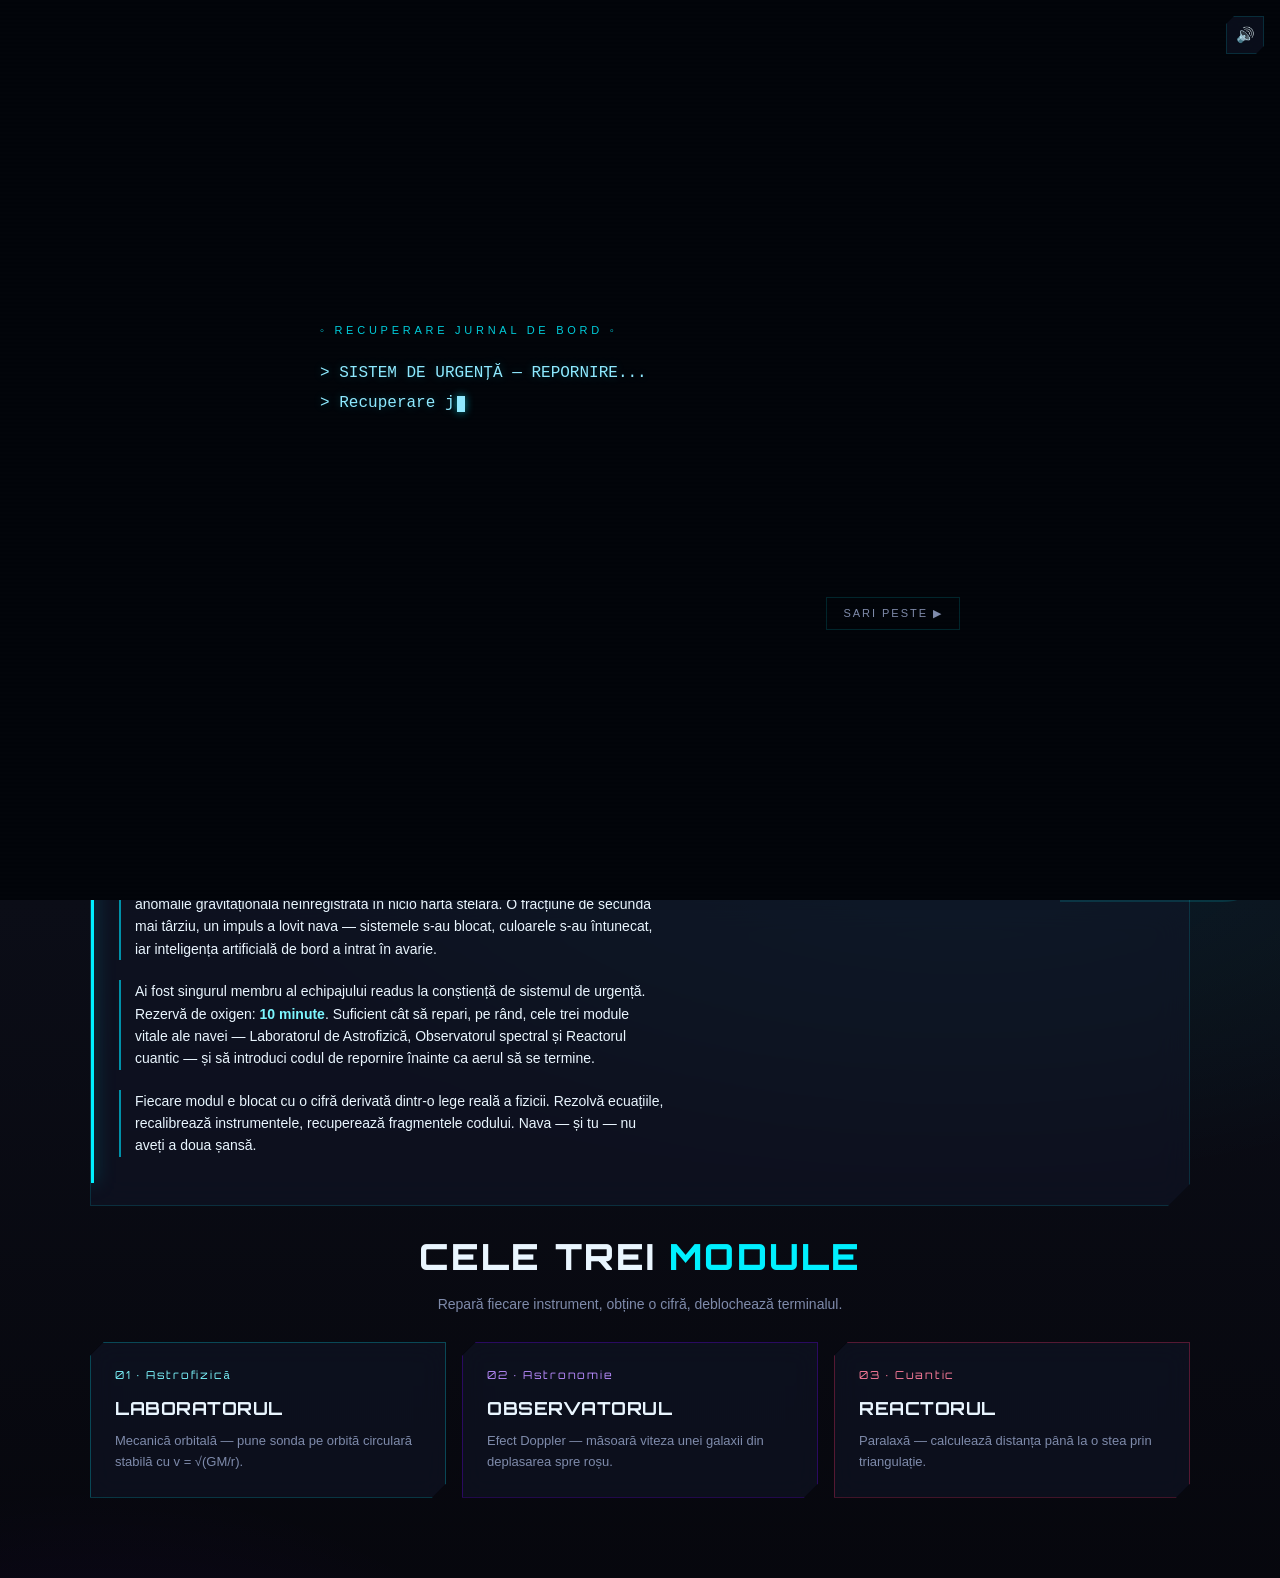
==== commit 2d1f1118: "adaugare sunete si alte ajustari" ====
--- a/index.html
+++ b/index.html
@@ -71,9 +71,40 @@
   .card.c1{border-color:rgba(0,240,255,.25)} .card.c1 .tag{color:#7cf7ff}
   .card.c2{border-color:rgba(112,0,255,.3)} .card.c2 .tag{color:#b98cff}
   .card.c3{border-color:rgba(255,51,102,.3)} .card.c3 .tag{color:#ff7d9c}
+
+  /* BOOT INTRO: jurnal de bord typewriter, rulează înaintea landing page-ului */
+  #introBoot{position:fixed;inset:0;z-index:10500;background:#02050a;
+    display:flex;align-items:center;justify-content:center;padding:32px}
+  #introBoot::before{content:"";position:fixed;inset:0;pointer-events:none;
+    background:repeating-linear-gradient(0deg,rgba(0,0,0,.14) 0 2px,transparent 2px 4px);opacity:.5}
+  #introBoot.hide{animation:ibOut .6s ease forwards}
+  @keyframes ibOut{to{opacity:0;visibility:hidden;pointer-events:none}}
+  .ib-inner{max-width:640px;width:100%;position:relative}
+  .ib-tag{font-family:'Rajdhani',sans-serif;font-size:11px;letter-spacing:.34em;text-transform:uppercase;
+    color:var(--accent);margin-bottom:18px;opacity:.85}
+  #ibText{font-family:'DM Mono','Consolas','Courier New',monospace;font-size:clamp(13px,2.4vw,16px);
+    line-height:1.9;color:#8fe9ff;white-space:pre-wrap;min-height:220px;
+    text-shadow:0 0 10px rgba(0,240,255,.25)}
+  #ibText .ln-ok{color:#5fd9a0}
+  .ib-cursor{display:inline-block;width:8px;height:1em;background:#8fe9ff;vertical-align:text-bottom;
+    margin-left:2px;box-shadow:0 0 8px rgba(0,240,255,.6);animation:ibBlink .9s step-end infinite}
+  @keyframes ibBlink{50%{opacity:0}}
+  .ib-skip{position:absolute;right:0;bottom:-52px;background:transparent;border:1px solid var(--hull);
+    color:var(--ink-dim);font-family:'Rajdhani',sans-serif;font-size:11px;letter-spacing:.18em;
+    text-transform:uppercase;padding:9px 16px;cursor:pointer;transition:.2s}
+  .ib-skip:hover{color:var(--accent-2);border-color:var(--accent-deep);background:var(--accent-soft)}
 </style>
 </head>
 <body>
+
+<!-- BOOT INTRO: povestea, afișată typewriter înaintea landing page-ului -->
+<div id="introBoot">
+  <div class="ib-inner">
+    <div class="ib-tag">◦ Recuperare jurnal de bord ◦</div>
+    <pre id="ibText"><span class="ib-cursor"></span></pre>
+    <button class="ib-skip" id="ibSkip">Sari peste ▶</button>
+  </div>
+</div>
 
 <!-- COCKPIT OVERLAY (parbriz navă) -->
 <div class="cockpit">
@@ -94,10 +125,25 @@
     </div>
     <div class="chips">
       <span class="chip"><b>3</b> module</span>
-      <span class="chip"><b>14:00</b> oxigen</span>
-      <span class="chip"><b>100%</b> offline</span>
+      <span class="chip"><b>10:00</b> oxigen</span>
       <span class="chip"><b>∞</b> coduri unice</span>
     </div>
+  </section>
+
+  <section class="room enter" id="story">
+    <h2>Jurnal de bord — <em>ultima transmisie</em></h2>
+    <div class="rlead">Log misiune · Naveta ARV Kepler-9 · Ziua 214</div>
+    <p class="story">214 zile de la lansare. Naveta de cercetare <b>ARV Kepler-9</b> traversa marginea sistemului
+      solar, la 41 de unități astronomice de Soare, când senzorii au înregistrat o anomalie gravitațională
+      neînregistrată în nicio hartă stelară. O fracțiune de secundă mai târziu, un impuls a lovit nava —
+      sistemele s-au blocat, culoarele s-au întunecat, iar inteligența artificială de bord a intrat în avarie.</p>
+    <p class="story">Ai fost singurul membru al echipajului readus la conștiență de sistemul de urgență.
+      Rezervă de oxigen: <b>10 minute</b>. Suficient cât să repari, pe rând, cele trei module vitale ale
+      navei — Laboratorul de Astrofizică, Observatorul spectral și Reactorul cuantic — și să introduci
+      codul de repornire înainte ca aerul să se termine.</p>
+    <p class="story">Fiecare modul e blocat cu o cifră derivată dintr-o lege reală a fizicii. Rezolvă
+      ecuațiile, recalibrează instrumentele, recuperează fragmentele codului. Nava — și tu — nu aveți
+      a doua șansă.</p>
   </section>
 
   <section id="module">
@@ -115,6 +161,52 @@
 
 <script src="shared.js"></script>
 <script>
+/* BOOT INTRO: jurnal de bord scris typewriter, apoi dezvăluie landing page-ul */
+(function(){
+  const lines=[
+    '> SISTEM DE URGENȚĂ — REPORNIRE...',
+    '> Recuperare jurnal de bord... OK',
+    '> Ziua 214 · 41 UA de Soare',
+    '> Echipaj: 1 supraviețuitor detectat',
+    '> Rezervă oxigen: 10:00',
+    '> Se încarcă interfața de navigație OrbiQuest_'
+  ];
+  const box=document.getElementById('introBoot');
+  const txt=document.getElementById('ibText');
+  const cursor=txt.querySelector('.ib-cursor');
+  const skipBtn=document.getElementById('ibSkip');
+  const reduce=matchMedia('(prefers-reduced-motion:reduce)').matches;
+  document.body.style.overflow='hidden';
+  let done=false;
+  function finish(){
+    if(done) return; done=true;
+    box.classList.add('hide');
+    document.body.style.overflow='';
+    const whoosh=SFX.playFile('journal-whoosh.mp3');
+    whoosh.addEventListener('ended', ()=>{ SFX.playFile('landing-ambient.mp3', 0.5, true); });
+    setTimeout(()=>box.remove(),650);
+  }
+  skipBtn.onclick=finish;
+  if(reduce){ finish(); return; }
+  let li=0, ci=0;
+  function typeStep(){
+    if(done) return;
+    if(li>=lines.length){ setTimeout(finish,900); return; }
+    const line=lines[li];
+    if(ci===0 && li>0) txt.insertBefore(document.createTextNode('\n'),cursor);
+    if(ci<line.length){
+      txt.insertBefore(document.createTextNode(line[ci]),cursor);
+      SFX.tick();
+      ci++;
+      setTimeout(typeStep, 16+Math.random()*26);
+    }else{
+      li++; ci=0;
+      setTimeout(typeStep, 260);
+    }
+  }
+  setTimeout(typeStep, 350);
+})();
+
 /* HERO ART: rețea de noduri + cub blockchain-like, în cyan */
 const cv=document.getElementById('heroArt'), g=cv.getContext('2d');
 function resize(){cv.width=cv.offsetWidth;cv.height=cv.offsetHeight;}
@@ -153,7 +245,7 @@
 document.getElementById('startBtn').onclick=()=>{
   const seed=(Date.now()^Math.floor(Math.random()*1e9))>>>0;
   playTransition('airlock','Deschidere sas','Modul 01 · Laborator Astrofizică',
-    'modul01.html?seed='+seed+'&t='+(14*60));
+    'modul01.html?seed='+seed+'&t='+(10*60));
 };
 </script>
 </body>
--- a/style.css
+++ b/style.css
@@ -154,6 +154,8 @@
 .dial{margin-bottom:18px}
 .dial label{display:flex;justify-content:space-between;font-size:12px;color:var(--ink-dim);letter-spacing:.04em;margin-bottom:8px;font-family:'Rajdhani',sans-serif}
 .dial label b{color:var(--accent-2);font-size:15px}
+.dial .hint{font-size:11px;color:var(--ink-dim);letter-spacing:.04em;margin-top:8px;font-family:'Rajdhani',sans-serif}
+.dial .hint b{color:var(--accent-2)}
 input[type=range]{-webkit-appearance:none;width:100%;height:5px;background:linear-gradient(90deg,var(--accent-deep),var(--accent));outline:none}
 input[type=range]::-webkit-slider-thumb{-webkit-appearance:none;width:20px;height:20px;background:var(--accent);border:3px solid #03060e;cursor:pointer;box-shadow:0 0 16px var(--accent-glow);clip-path:polygon(50% 0,100% 50%,50% 100%,0 50%)}
 input[type=range]::-moz-range-thumb{width:20px;height:20px;background:var(--accent);border:3px solid #03060e;cursor:pointer;box-shadow:0 0 16px var(--accent-glow)}
@@ -242,6 +244,13 @@
 .airlock-label .big{font-size:24px;letter-spacing:.2em;color:var(--accent-2);text-shadow:0 0 26px var(--accent-glow)}
 .airlock-label .small{font-size:11px;letter-spacing:.34em;color:var(--ink-dim);margin-top:10px}
 
+/* ---------- TOGGLE AUDIO (fixat, pe toate paginile) ---------- */
+.audio-toggle{position:fixed;top:16px;right:16px;z-index:10800;width:38px;height:38px;
+  border:1px solid var(--hull);background:var(--panel);backdrop-filter:blur(10px);-webkit-backdrop-filter:blur(10px);
+  color:var(--ink);font-size:15px;cursor:pointer;display:flex;align-items:center;justify-content:center;
+  clip-path:polygon(8px 0,100% 0,100% calc(100% - 8px),calc(100% - 8px) 100%,0 100%,0 8px);transition:.2s}
+.audio-toggle:hover{border-color:var(--accent);box-shadow:0 0 16px var(--accent-soft)}
+
 .enter{animation:enterRoom .8s ease both}
 @keyframes enterRoom{from{opacity:0;transform:translateY(20px) scale(.99)}to{opacity:1;transform:none}}
 
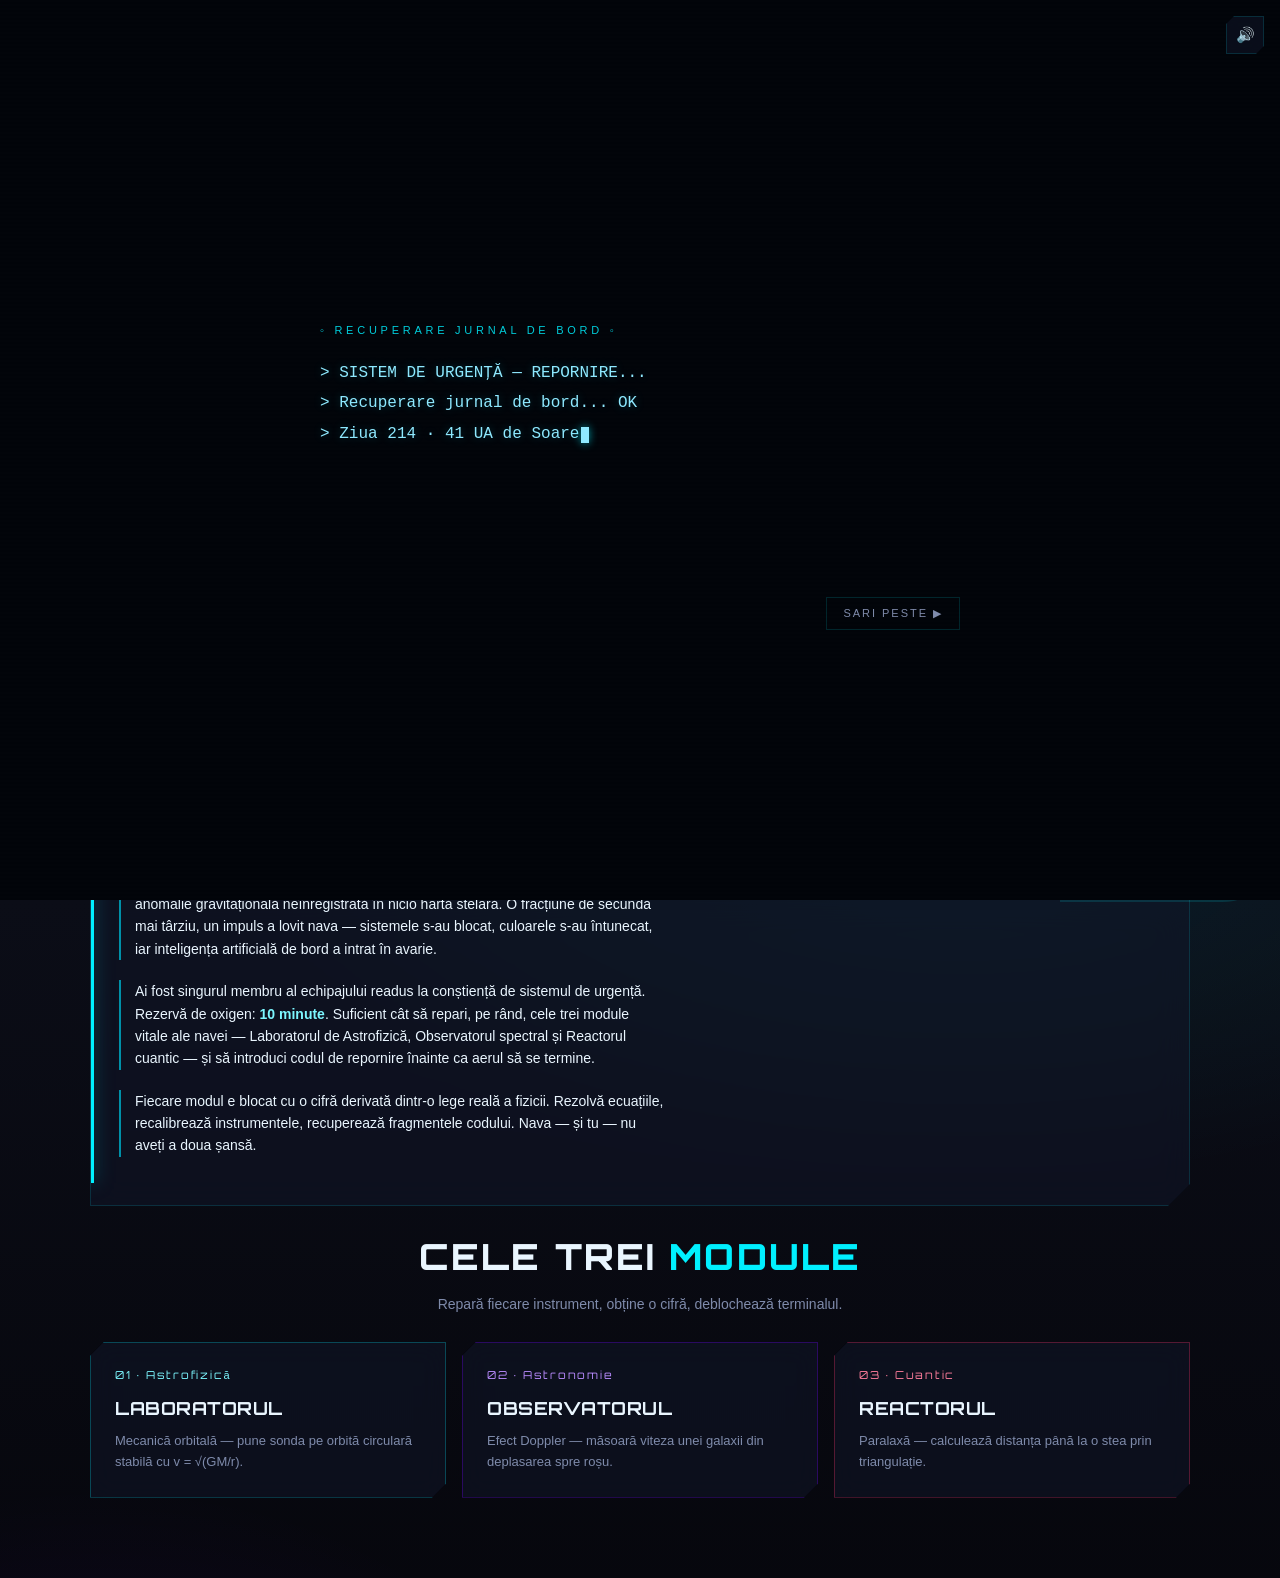
==== commit b8321509: "comit final cu toate sound-effects functionale" ====
--- a/index.html
+++ b/index.html
@@ -77,8 +77,8 @@
     display:flex;align-items:center;justify-content:center;padding:32px}
   #introBoot::before{content:"";position:fixed;inset:0;pointer-events:none;
     background:repeating-linear-gradient(0deg,rgba(0,0,0,.14) 0 2px,transparent 2px 4px);opacity:.5}
-  #introBoot.hide{animation:ibOut .6s ease forwards}
-  @keyframes ibOut{to{opacity:0;visibility:hidden;pointer-events:none}}
+  #introBoot.hide{animation:ibSlideOut .75s cubic-bezier(.6,0,.3,1) forwards}
+  @keyframes ibSlideOut{to{transform:translateX(-100%);visibility:hidden;pointer-events:none}}
   .ib-inner{max-width:640px;width:100%;position:relative}
   .ib-tag{font-family:'Rajdhani',sans-serif;font-size:11px;letter-spacing:.34em;text-transform:uppercase;
     color:var(--accent);margin-bottom:18px;opacity:.85}
@@ -126,7 +126,6 @@
     <div class="chips">
       <span class="chip"><b>3</b> module</span>
       <span class="chip"><b>10:00</b> oxigen</span>
-      <span class="chip"><b>∞</b> coduri unice</span>
     </div>
   </section>
 
@@ -184,14 +183,14 @@
     document.body.style.overflow='';
     const whoosh=SFX.playFile('journal-whoosh.mp3');
     whoosh.addEventListener('ended', ()=>{ SFX.playFile('landing-ambient.mp3', 0.5, true); });
-    setTimeout(()=>box.remove(),650);
+    setTimeout(()=>box.remove(),800);
   }
   skipBtn.onclick=finish;
   if(reduce){ finish(); return; }
   let li=0, ci=0;
   function typeStep(){
     if(done) return;
-    if(li>=lines.length){ setTimeout(finish,900); return; }
+    if(li>=lines.length){ setTimeout(finish,2400); return; }
     const line=lines[li];
     if(ci===0 && li>0) txt.insertBefore(document.createTextNode('\n'),cursor);
     if(ci<line.length){
--- a/style.css
+++ b/style.css
@@ -230,10 +230,10 @@
 .door.left .stripe{right:0;width:60px;box-shadow:0 0 30px var(--accent-glow)}
 .door.right .stripe{left:0;width:60px;box-shadow:0 0 30px var(--accent-glow)}
 .door .bolt{position:absolute;width:10px;height:10px;border-radius:50%;background:#2a3550;box-shadow:inset 0 0 4px #000}
-#airlock.closing .door.left{animation:doorCloseL .95s cubic-bezier(.6,0,.3,1) forwards}
-#airlock.closing .door.right{animation:doorCloseR .95s cubic-bezier(.6,0,.3,1) forwards}
-#airlock.opening .door.left{animation:doorOpenL .95s cubic-bezier(.6,0,.3,1) forwards}
-#airlock.opening .door.right{animation:doorOpenR .95s cubic-bezier(.6,0,.3,1) forwards}
+#airlock.closing .door.left{animation:doorCloseL 2.064s cubic-bezier(.6,0,.3,1) forwards}
+#airlock.closing .door.right{animation:doorCloseR 2.064s cubic-bezier(.6,0,.3,1) forwards}
+#airlock.opening .door.left{animation:doorOpenL 2.064s cubic-bezier(.6,0,.3,1) forwards}
+#airlock.opening .door.right{animation:doorOpenR 2.064s cubic-bezier(.6,0,.3,1) forwards}
 @keyframes doorCloseL{from{transform:translateX(-102%)}to{transform:translateX(0)}}
 @keyframes doorCloseR{from{transform:translateX(102%)}to{transform:translateX(0)}}
 @keyframes doorOpenL{from{transform:translateX(0)}to{transform:translateX(-102%)}}
